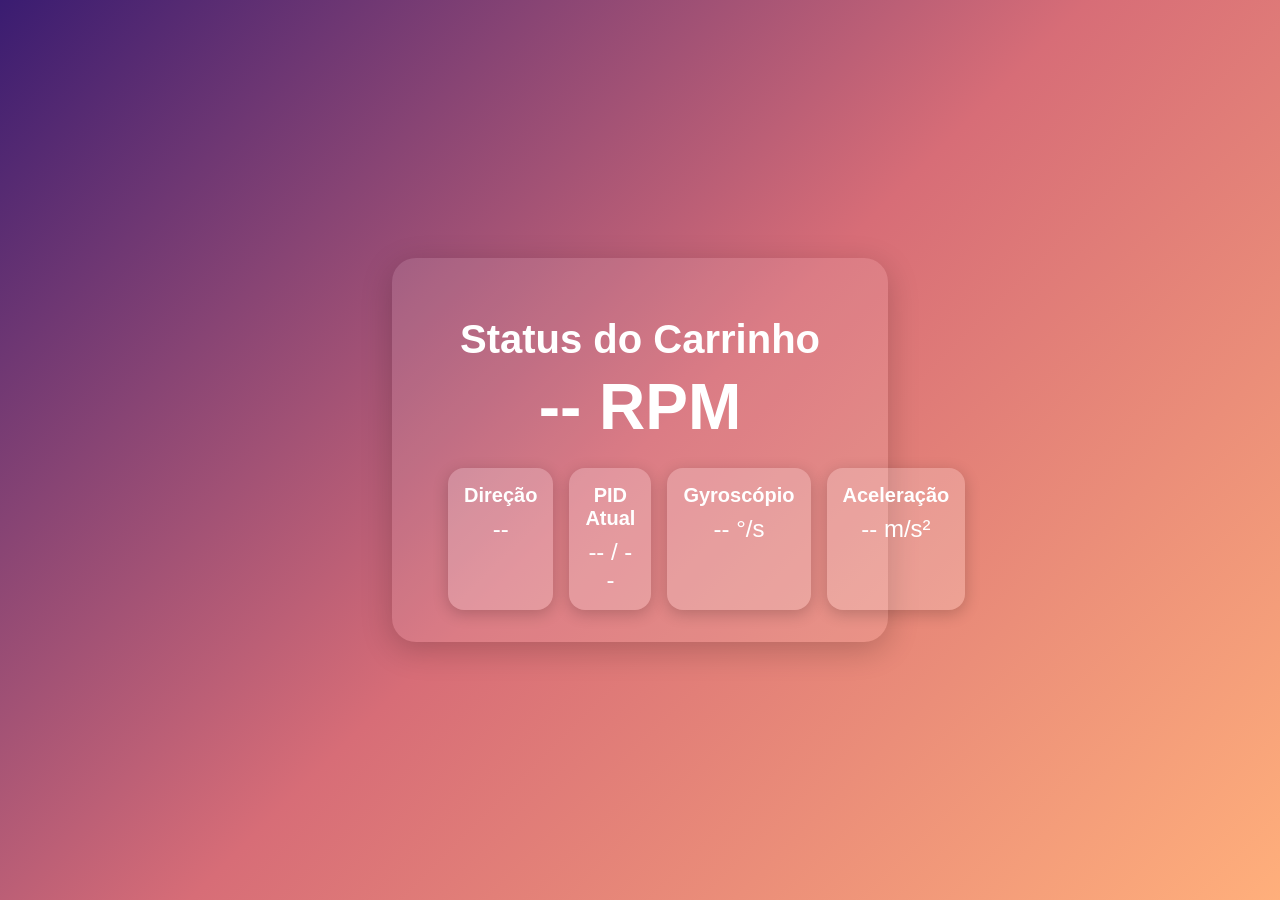
==== PlatformIO/data/dashboard.html @ 7d070a60 "add: Platformio Version code" ====
<!DOCTYPE html>
<html lang="pt-BR">
<head>
	<meta charset="UTF-8">
	<meta name="viewport" content="width=device-width, initial-scale=1.0">
	<title>Painel do Carrinho</title>
	<style>
		body {
			display: flex;
			flex-direction: column;
			justify-content: center;
			align-items: center;
			height: 100vh;
			margin: 0;
			font-family: 'Segoe UI', Tahoma, Geneva, Verdana, sans-serif;
			background: linear-gradient(135deg, #3a1c71, #d76d77, #ffaf7b);
			color: #fff;
		}
		.container {
			background: rgba(255, 255, 255, 0.1);
			padding: 2rem 3rem;
			border-radius: 1.5rem;
			box-shadow: 0 8px 32px rgba(0, 0, 0, 0.2);
			text-align: center;
			max-width: 400px;
			width: 90%;
		}
		h1 {
			font-size: 2.5rem;
			margin-bottom: 0.5rem;
		}
		.speed {
			font-size: 4rem;
			font-weight: bold;
			margin: 0.5rem 0;
		}
		.info {
			display: flex;
			justify-content: space-between;
			margin-top: 1.5rem;
		}
		.card {
			background: rgba(255, 255, 255, 0.2);
			display: inline-block;
			padding: 1rem;
			border-radius: 1rem;
			flex: 1;
			margin: 0 0.5rem;
			box-shadow: 0 4px 16px rgba(0, 0, 0, 0.2);
			text-align: center;
			transition: transform 0.2s;
		}
		.card h2 {
			margin: 0;
			font-size: 1.25rem;
		}
		.card p {
			margin: 0.5rem 0 0;
			font-size: 1.5rem;
		}
	</style>
</head>
<body>
	<div class="container">
		<h1>Status do Carrinho</h1>
		<div class="speed" id="speed">-- RPM</div>
		<div class="info">
			<div class="card">
				<h2>Direção</h2>
				<p id="direction">--</p>
			</div>
			<div class="card">
				<h2>PID Atual</h2>
				<p id="counters">-- / --</p>
			</div>
			<div class="card">
				<h2>Gyroscópio</h2>
				<p id="gyroscope">-- °/s</p>
			</div>
			<div class="card">
				<h2>Aceleração</h2>
				<p id="acceleration">-- m/s²</p>
			</div>
		</div>
	</div>

	<script>
		async function fetchData() {
			try {
				const res = await fetch('/data');
				if (!res.ok) {
					throw new Error('Erro ao buscar dados: ' + data.message);
				}
				console.log('Dados recebidos:', res.status, res);
				const data = await res.json();
				if (!data || !data.motorD) {
					throw new Error('Dados inválidos recebidos');
				}

				document.getElementById('speed').innerText = data.motorD.rpm + '| ' + data.motorE.rpm + ' RPM';

				if (data.isMoving) {
					document.getElementById('direction').innerText = data.movement;
				} else {
					document.getElementById('direction').innerText = 'Parado';
				}
				document.getElementById('counters').innerText = data.motorD.pidOutput + ' | ' + data.motorE.pidOutput;

				let mpu = data.MPU6050;
				document.getElementById('gyroscope').innerText = mpu.gyroX + ' | ' + mpu.gyroY + ' | ' + mpu.gyroZ + ' °/s';
				document.getElementById('acceleration').innerText = mpu.accX + ' | ' + mpu.accY + ' | ' + mpu.accZ + ' m/s²';
			} catch (err) {
				console.error('Erro ao buscar dados:', err);
			}
		}

		// Atualiza a cada 5 segundos
		fetchData();
		setInterval(fetchData, 5000);
	</script>
</body>
</html>
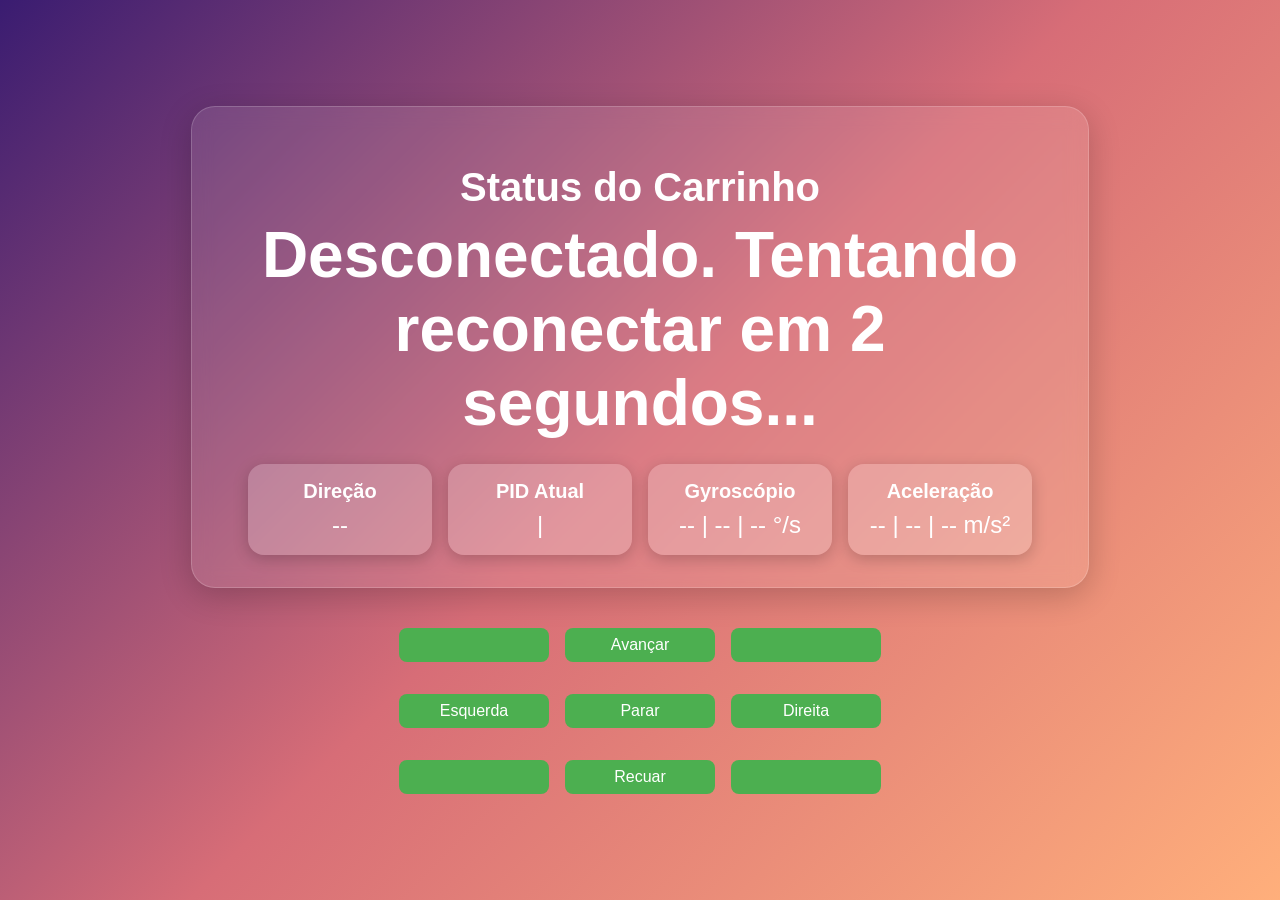
==== commit 2a0e43d6: "feat: Styling HTML pages" ====
--- a/PlatformIO/data/dashboard.html
+++ b/PlatformIO/data/dashboard.html
@@ -22,8 +22,12 @@
 			border-radius: 1.5rem;
 			box-shadow: 0 8px 32px rgba(0, 0, 0, 0.2);
 			text-align: center;
-			max-width: 400px;
+			max-width: 800px;
 			width: 90%;
+			backdrop-filter: blur(10px);
+			-webkit-backdrop-filter: blur(10px);
+			border: 1px solid rgba(255, 255, 255, 0.18);
+			transition: transform 0.3s ease;
 		}
 		h1 {
 			font-size: 2.5rem;
@@ -58,12 +62,39 @@
 			margin: 0.5rem 0 0;
 			font-size: 1.5rem;
 		}
+		div.button, button {
+			background-color: #4CAF50;
+			color: white;
+			border: none;
+			border-radius: 0.5rem;
+			padding: 0.5rem 1rem;
+			cursor: pointer;
+			font-size: 1rem;
+			margin-top: 1rem;
+			transition: background-color 0.3s, transform 0.2s;
+		}
+		button:hover {
+			background-color: #45a049;
+			transform: scale(1.05);
+		}
+		div.button .disabled {
+			background-color: rgba(0, 0, 0, 0);
+			cursor: not-allowed;
+		}
+		div.buttons {
+			display: grid;
+			/* Use grid layout for buttons 3x3 */
+			grid-template-rows: repeat(3, minmax(50px, 1fr));
+			grid-template-columns: repeat(3, minmax(150px, 1fr));
+			gap: 1rem;
+			margin-top: 1.5rem;
+		}
 	</style>
 </head>
 <body>
 	<div class="container">
 		<h1>Status do Carrinho</h1>
-		<div class="speed" id="speed">-- RPM</div>
+		<div class="speed" id="speed"><span id="motorD">--</span> | <span id="motorE">--</span> RPM</div>
 		<div class="info">
 			<div class="card">
 				<h2>Direção</h2>
@@ -71,53 +102,148 @@
 			</div>
 			<div class="card">
 				<h2>PID Atual</h2>
-				<p id="counters">-- / --</p>
+				<p id="counters"><span id="counterD"></span> | <span id="counterE"></span></p>
 			</div>
 			<div class="card">
 				<h2>Gyroscópio</h2>
-				<p id="gyroscope">-- °/s</p>
+				<p id="gyroscope">-- | -- | -- °/s</p>
 			</div>
 			<div class="card">
 				<h2>Aceleração</h2>
-				<p id="acceleration">-- m/s²</p>
+				<p id="acceleration">-- | -- | -- m/s²</p>
 			</div>
 		</div>
 	</div>
+	<div class="buttons">
+		<div class="button disabled"></div>
+		<button onclick="sendMessage('move-forward')">Avançar</button>
+		<div class="button disabled"></div>
+		<button onclick="sendMessage('move-left')">Esquerda</button>
+		<button onclick="sendMessage('move-stop')">Parar</button>
+		<button onclick="sendMessage('move-right')">Direita</button>
+		<div class="button disabled"></div>
+		<button onclick="sendMessage('move-backward')">Recuar</button>
+		<div class="button disabled"></div>
+	</div>
 
 	<script>
-		async function fetchData() {
-			try {
-				const res = await fetch('/data');
-				if (!res.ok) {
-					throw new Error('Erro ao buscar dados: ' + data.message);
-				}
-				console.log('Dados recebidos:', res.status, res);
-				const data = await res.json();
-				if (!data || !data.motorD) {
-					throw new Error('Dados inválidos recebidos');
-				}
-
-				document.getElementById('speed').innerText = data.motorD.rpm + '| ' + data.motorE.rpm + ' RPM';
-
-				if (data.isMoving) {
-					document.getElementById('direction').innerText = data.movement;
+		if (!window.WebSocket) {
+			alert('Seu navegador não suporta WebSockets. Por favor, use um navegador moderno como Chrome, Firefox ou Edge.');
+			async function fetchData() {
+				try {
+					const res = await fetch('/data');
+					if (!res.ok) {
+						throw new Error('Erro ao buscar dados: ' + data.message);
+					}
+					console.log('Dados recebidos:', res.status, res);
+					const data = await res.json();
+					if (!data || !data.motorD) {
+						throw new Error('Dados inválidos recebidos');
+					}
+
+					document.getElementById('motorD').innerText = data.motorD.rpm;
+					document.getElementById('motorE').innerText = data.motorE.rpm;
+
+					if (data.isMoving) {
+						document.getElementById('direction').innerText = data.movement;
+					} else {
+						document.getElementById('direction').innerText = 'Parado';
+					}
+					document.getElementById('counters').innerText = data.motorD.pidOutput + ' | ' + data.motorE.pidOutput;
+
+					let mpu = data.MPU6050;
+					document.getElementById('gyroscope').innerText = mpu.gyroX + ' | ' + mpu.gyroY + ' | ' + mpu.gyroZ + ' °/s';
+					document.getElementById('acceleration').innerText = mpu.accX + ' | ' + mpu.accY + ' | ' + mpu.accZ + ' m/s²';
+				} catch (err) {
+					console.error('Erro ao buscar dados:', err);
+				}
+			}
+
+			document.getElementsByClassName('buttons')[0].style.display = 'none'; // Esconde os botões se WebSocket não estiver disponível
+			document.getElementById('speed').innerText = 'WebSocket não suportado. Atualizando via HTTP...';
+			// Atualiza a cada 5 segundos
+			fetchData();
+			setInterval(fetchData, 5000);
+		} else {
+			const gateway = `ws://${window.location.hostname}/car`;
+			let websocket;
+			let attempts = 0;
+
+			function initWebSocket() {
+				console.log('Tentando abrir uma conexão WebSocket...');
+				websocket = new WebSocket(gateway);
+				websocket.onopen = onOpen;
+				websocket.onclose = onClose;
+				websocket.onmessage = onMessage;
+				websocket.onerror = function(event) {
+					console.error('Erro na conexão WebSocket:', event);
+					document.getElementById('speed').innerText = 'Erro na conexão. Tentando reconectar...';
+				};
+				attempts++;
+				if (attempts > 5) {
+					document.getElementById('speed').innerText = 'Muitas tentativas de conexão. Verifique o ESP32.';
+					return;
+				}
+			}
+
+			function onOpen(event) {
+				console.log('Conexão aberta.');
+				document.getElementById('speed').innerText = 'Conectado ao ESP32!';
+				// setTimeout(function () {
+				// 	websocket.send("status");
+				// }, 1000);
+			}
+
+			function onClose(event) {
+				console.log('Conexão fechada.');
+				document.getElementById('speed').innerText = 'Desconectado. Tentando reconectar em 2 segundos...';
+				websocket = null;
+				if (attempts <= 5) {
+					console.log('Tentando reconectar...');
 				} else {
-					document.getElementById('direction').innerText = 'Parado';
-				}
-				document.getElementById('counters').innerText = data.motorD.pidOutput + ' | ' + data.motorE.pidOutput;
-
-				let mpu = data.MPU6050;
-				document.getElementById('gyroscope').innerText = mpu.gyroX + ' | ' + mpu.gyroY + ' | ' + mpu.gyroZ + ' °/s';
-				document.getElementById('acceleration').innerText = mpu.accX + ' | ' + mpu.accY + ' | ' + mpu.accZ + ' m/s²';
-			} catch (err) {
-				console.error('Erro ao buscar dados:', err);
-			}
-		}
-
-		// Atualiza a cada 5 segundos
-		fetchData();
-		setInterval(fetchData, 5000);
+					console.error('Muitas tentativas de conexão. Verifique o ESP32.');
+					document.getElementById('speed').innerText = 'Muitas tentativas de conexão. Verifique o ESP32.';
+					return;
+				}
+				setTimeout(initWebSocket, 2000);
+			}
+
+			function onMessage(event) {
+				console.log('Mensagem recebida:', event.data);
+				const data = JSON.parse(event.data);
+
+				if (data.ready) {
+					document.getElementById('speed').innerText = 'Conectado ao ESP32!';
+					setTimeout(() => {
+						sendMessage("status");
+					}, 1000);
+				}
+				if (data.status) {
+					document.getElementById('direction').innerText = data.status === 'stopped' ? 'Parado' : (data.direction || 'Desconhecido');
+				}
+				if (data.motorD) {
+					document.getElementById('motorD').innerText = data.motorD.rpm || '--';
+					document.getElementById('counterD').innerText = data.motorD.pidOutput || '--';
+				}
+				if (data.motorE) {
+					document.getElementById('motorE').innerText = data.motorE.rpm || '--';
+					document.getElementById('counterE').innerText = data.motorE.pidOutput || '--';
+				}
+				if (data.gyro) {
+					document.getElementById('gyroscope').innerText = `${data.gyro.x || '--'} | ${data.gyro.y || '--'} | ${data.gyro.z || '--'} °/s`;
+				}
+			}
+
+			function sendMessage(command) {
+				if (websocket && websocket.readyState === WebSocket.OPEN) {
+					websocket.send(command);
+				} else {
+					console.error('WebSocket não está aberto. Comando não enviado:', command);
+				}
+			}
+
+			window.addEventListener('load', initWebSocket);
+		}
 	</script>
 </body>
-</html>
-
+</html>
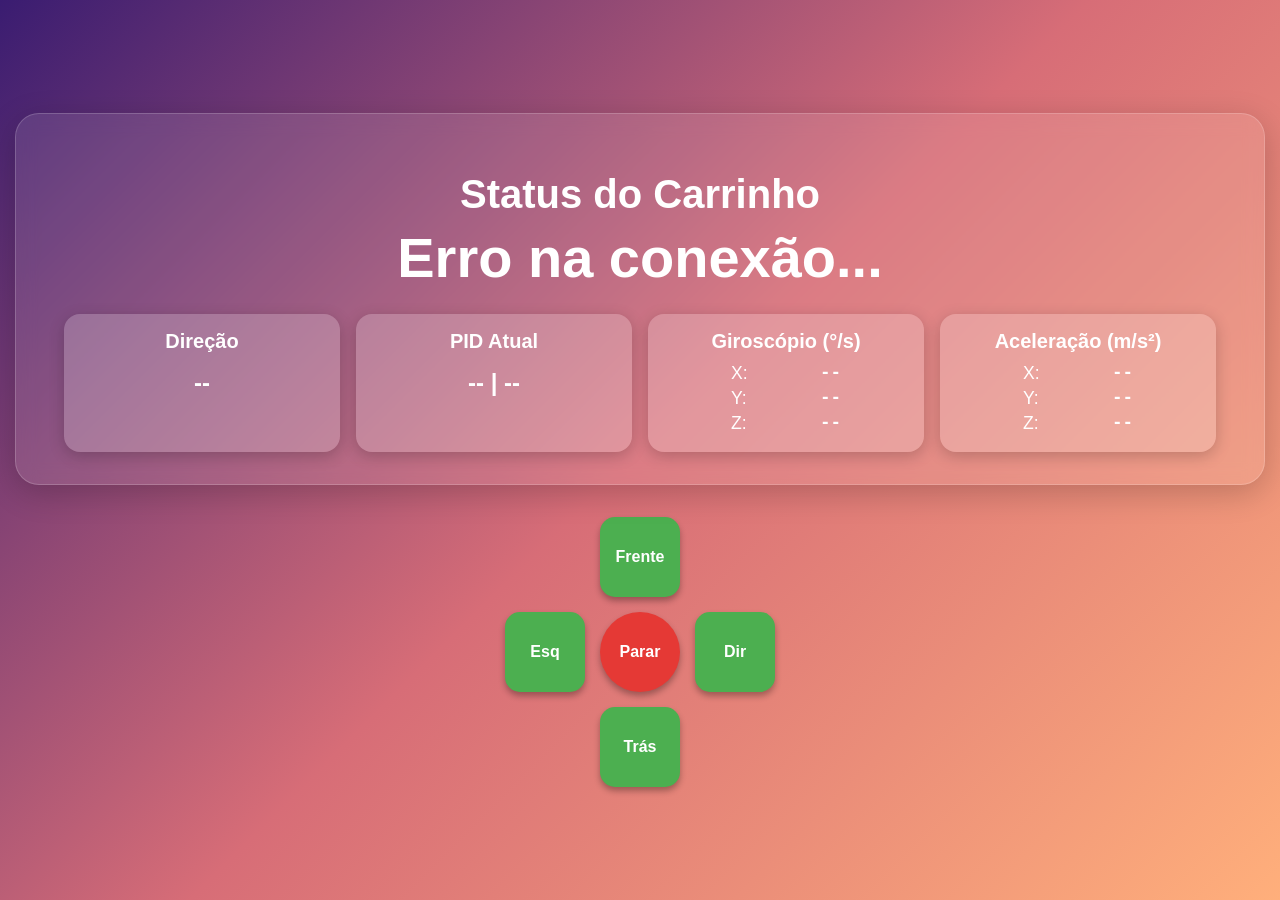
==== commit afdc0cbe: "Revamp dashboard UI, sensors and controls Redesign dashboard layout and controls: adjust container s" ====
--- a/PlatformIO/data/dashboard.html
+++ b/PlatformIO/data/dashboard.html
@@ -22,7 +22,8 @@
 			border-radius: 1.5rem;
 			box-shadow: 0 8px 32px rgba(0, 0, 0, 0.2);
 			text-align: center;
-			max-width: 800px;
+			min-width: 700px;
+			/* max-width: 850px; */
 			width: 90%;
 			backdrop-filter: blur(10px);
 			-webkit-backdrop-filter: blur(10px);
@@ -34,22 +35,23 @@
 			margin-bottom: 0.5rem;
 		}
 		.speed {
-			font-size: 4rem;
+			font-size: 3.5rem;
 			font-weight: bold;
 			margin: 0.5rem 0;
 		}
 		.info {
 			display: flex;
-			justify-content: space-between;
+			flex-wrap: wrap;
+			justify-content: center;
+			gap: 1rem;
 			margin-top: 1.5rem;
 		}
 		.card {
 			background: rgba(255, 255, 255, 0.2);
-			display: inline-block;
 			padding: 1rem;
 			border-radius: 1rem;
 			flex: 1;
-			margin: 0 0.5rem;
+			min-width: 150px;
 			box-shadow: 0 4px 16px rgba(0, 0, 0, 0.2);
 			text-align: center;
 			transition: transform 0.2s;
@@ -57,73 +59,124 @@
 		.card h2 {
 			margin: 0;
 			font-size: 1.25rem;
-		}
-		.card p {
-			margin: 0.5rem 0 0;
-			font-size: 1.5rem;
-		}
-		div.button, button {
+			margin-bottom: 0.5rem;
+		}
+		
+		/* --- ESTILO DOS SENSORES FIXOS --- */
+		.sensor-data {
+			display: flex;
+			flex-direction: column;
+			align-items: center;
+			font-size: 1.1rem;
+		}
+		.axis {
+			display: flex;
+			justify-content: space-between;
+			width: 110px; /* Largura fixa para manter no lugar */
+			margin: 2px 0;
+		}
+		.val {
+			font-family: 'Courier New', Courier, monospace; /* Fonte monoespaçada */
+			text-align: right;
+			width: 70px; /* Largura fixa para os números */
+			display: inline-block;
+			font-weight: bold;
+		}
+
+		/* --- ESTILO DO JOYSTICK (D-PAD) --- */
+		.controls-wrapper {
+			margin-top: 2rem;
+		}
+		div.buttons {
+			display: grid;
+			grid-template-areas:
+				". up ."
+				"left stop right"
+				". down .";
+			gap: 15px;
+			justify-content: center;
+		}
+		div.buttons button {
 			background-color: #4CAF50;
 			color: white;
 			border: none;
-			border-radius: 0.5rem;
-			padding: 0.5rem 1rem;
+			border-radius: 15px;
+			width: 80px;
+			height: 80px;
 			cursor: pointer;
 			font-size: 1rem;
-			margin-top: 1rem;
-			transition: background-color 0.3s, transform 0.2s;
-		}
-		button:hover {
+			font-weight: bold;
+			box-shadow: 0 4px 6px rgba(0,0,0,0.3);
+			transition: background-color 0.3s, transform 0.1s;
+			display: flex;
+			align-items: center;
+			justify-content: center;
+		}
+		div.buttons button:active {
+			transform: scale(0.95); /* Efeito de apertar o botão */
+		}
+		.btn-up { grid-area: up; }
+		.btn-down { grid-area: down; }
+		.btn-left { grid-area: left; }
+		.btn-right { grid-area: right; }
+		.btn-stop { 
+			grid-area: stop; 
+			background-color: #E53935 !important; /* Vermelho para o Stop */
+			border-radius: 50% !important; /* Botão de stop redondo */
+		}
+		.btn-stop:hover { background-color: #D32F2F !important; }
+		.btn-up:hover, .btn-down:hover, .btn-left:hover, .btn-right:hover {
 			background-color: #45a049;
-			transform: scale(1.05);
-		}
-		div.button .disabled {
-			background-color: rgba(0, 0, 0, 0);
-			cursor: not-allowed;
-		}
-		div.buttons {
-			display: grid;
-			/* Use grid layout for buttons 3x3 */
-			grid-template-rows: repeat(3, minmax(50px, 1fr));
-			grid-template-columns: repeat(3, minmax(150px, 1fr));
-			gap: 1rem;
-			margin-top: 1.5rem;
 		}
 	</style>
+
+	<script src="https://code.jquery.com/jquery-3.6.0.min.js"></script>
 </head>
 <body>
 	<div class="container">
 		<h1>Status do Carrinho</h1>
 		<div class="speed" id="speed"><span id="motorD">--</span> | <span id="motorE">--</span> RPM</div>
+		
 		<div class="info">
 			<div class="card">
 				<h2>Direção</h2>
-				<p id="direction">--</p>
+				<p id="direction" style="font-size: 1.5rem; font-weight:bold; margin-top:1rem;">--</p>
 			</div>
 			<div class="card">
 				<h2>PID Atual</h2>
-				<p id="counters"><span id="counterD"></span> | <span id="counterE"></span></p>
+				<p id="counters" style="font-size: 1.5rem; font-weight:bold; margin-top:1rem;">
+					<span id="counterD">--</span> | <span id="counterE">--</span>
+				</p>
 			</div>
+			
 			<div class="card">
-				<h2>Gyroscópio</h2>
-				<p id="gyroscope">-- | -- | -- °/s</p>
+				<h2>Giroscópio (°/s)</h2>
+				<div class="sensor-data">
+					<div class="axis"><span>X:</span> <span id="gyro-x" class="val">--</span></div>
+					<div class="axis"><span>Y:</span> <span id="gyro-y" class="val">--</span></div>
+					<div class="axis"><span>Z:</span> <span id="gyro-z" class="val">--</span></div>
+				</div>
 			</div>
+			
 			<div class="card">
-				<h2>Aceleração</h2>
-				<p id="acceleration">-- | -- | -- m/s²</p>
+				<h2>Aceleração (m/s²)</h2>
+				<div class="sensor-data">
+					<div class="axis"><span>X:</span> <span id="accel-x" class="val">--</span></div>
+					<div class="axis"><span>Y:</span> <span id="accel-y" class="val">--</span></div>
+					<div class="axis"><span>Z:</span> <span id="accel-z" class="val">--</span></div>
+				</div>
 			</div>
 		</div>
 	</div>
-	<div class="buttons">
-		<div class="button disabled"></div>
-		<button onclick="sendMessage('move-forward')">Avançar</button>
-		<div class="button disabled"></div>
-		<button onclick="sendMessage('move-left')">Esquerda</button>
-		<button onclick="sendMessage('move-stop')">Parar</button>
-		<button onclick="sendMessage('move-right')">Direita</button>
-		<div class="button disabled"></div>
-		<button onclick="sendMessage('move-backward')">Recuar</button>
-		<div class="button disabled"></div>
+
+	<div class="controls-wrapper">
+		<div class="buttons">
+			<button class="btn-up" onclick="sendMessage('forward')">Frente</button>
+			<button class="btn-left" onclick="sendMessage('left')">Esq</button>
+			<button class="btn-stop" onclick="sendMessage('stop')">Parar</button>
+			<button class="btn-right" onclick="sendMessage('right')">Dir</button>
+			<button class="btn-down" onclick="sendMessage('backward')">Trás</button>
+		</div>
 	</div>
 
 	<script>
@@ -135,33 +188,39 @@
 					if (!res.ok) {
 						throw new Error('Erro ao buscar dados: ' + data.message);
 					}
-					console.log('Dados recebidos:', res.status, res);
 					const data = await res.json();
 					if (!data || !data.motorD) {
 						throw new Error('Dados inválidos recebidos');
 					}
 
-					document.getElementById('motorD').innerText = data.motorD.rpm;
-					document.getElementById('motorE').innerText = data.motorE.rpm;
+					document.getElementById('motorD').innerHTML = data.motorD.rpm;
+					document.getElementById('motorE').innerHTML = data.motorE.rpm;
 
 					if (data.isMoving) {
-						document.getElementById('direction').innerText = data.movement;
+						document.getElementById('direction').innerHTML = data.movement;
 					} else {
-						document.getElementById('direction').innerText = 'Parado';
+						document.getElementById('direction').innerHTML = 'Parado';
 					}
-					document.getElementById('counters').innerText = data.motorD.pidOutput + ' | ' + data.motorE.pidOutput;
+					document.getElementById('counterD').innerHTML = data.motorD.pidOutput;
+					document.getElementById('counterE').innerHTML = data.motorE.pidOutput;
 
 					let mpu = data.MPU6050;
-					document.getElementById('gyroscope').innerText = mpu.gyroX + ' | ' + mpu.gyroY + ' | ' + mpu.gyroZ + ' °/s';
-					document.getElementById('acceleration').innerText = mpu.accX + ' | ' + mpu.accY + ' | ' + mpu.accZ + ' m/s²';
+					if(mpu) {
+						document.getElementById('gyro-x').innerHTML = parseFloat(mpu.gyroX).toFixed(1);
+						document.getElementById('gyro-y').innerHTML = parseFloat(mpu.gyroY).toFixed(1);
+						document.getElementById('gyro-z').innerHTML = parseFloat(mpu.gyroZ).toFixed(1);
+
+						document.getElementById('accel-x').innerHTML = parseFloat(mpu.accX).toFixed(2);
+						document.getElementById('accel-y').innerHTML = parseFloat(mpu.accY).toFixed(2);
+						document.getElementById('accel-z').innerHTML = parseFloat(mpu.accZ).toFixed(2);
+					}
 				} catch (err) {
 					console.error('Erro ao buscar dados:', err);
 				}
 			}
 
-			document.getElementsByClassName('buttons')[0].style.display = 'none'; // Esconde os botões se WebSocket não estiver disponível
-			document.getElementById('speed').innerText = 'WebSocket não suportado. Atualizando via HTTP...';
-			// Atualiza a cada 5 segundos
+			document.querySelector('.controls-wrapper').style.display = 'none'; // Esconde os botões se WebSocket não estiver disponível
+			document.getElementById('speed').innerHTML = 'WebSocket não suportado. Atualizando via HTTP...';
 			fetchData();
 			setInterval(fetchData, 5000);
 		} else {
@@ -177,60 +236,57 @@
 				websocket.onmessage = onMessage;
 				websocket.onerror = function(event) {
 					console.error('Erro na conexão WebSocket:', event);
-					document.getElementById('speed').innerText = 'Erro na conexão. Tentando reconectar...';
+					document.getElementById('speed').innerHTML = 'Erro na conexão...';
 				};
 				attempts++;
-				if (attempts > 5) {
-					document.getElementById('speed').innerText = 'Muitas tentativas de conexão. Verifique o ESP32.';
-					return;
-				}
 			}
 
 			function onOpen(event) {
 				console.log('Conexão aberta.');
-				document.getElementById('speed').innerText = 'Conectado ao ESP32!';
-				// setTimeout(function () {
-				// 	websocket.send("status");
-				// }, 1000);
+				document.getElementById('speed').innerHTML = 'Conectado!';
 			}
 
 			function onClose(event) {
 				console.log('Conexão fechada.');
-				document.getElementById('speed').innerText = 'Desconectado. Tentando reconectar em 2 segundos...';
 				websocket = null;
 				if (attempts <= 5) {
-					console.log('Tentando reconectar...');
+					setTimeout(initWebSocket, 2000);
 				} else {
-					console.error('Muitas tentativas de conexão. Verifique o ESP32.');
-					document.getElementById('speed').innerText = 'Muitas tentativas de conexão. Verifique o ESP32.';
-					return;
-				}
-				setTimeout(initWebSocket, 2000);
+					document.getElementById('speed').innerHTML = 'Muitas tentativas. Verifique o ESP32.';
+				}
 			}
 
 			function onMessage(event) {
-				console.log('Mensagem recebida:', event.data);
 				const data = JSON.parse(event.data);
 
 				if (data.ready) {
-					document.getElementById('speed').innerText = 'Conectado ao ESP32!';
-					setTimeout(() => {
-						sendMessage("status");
-					}, 1000);
+					document.getElementById('speed').innerHTML = 'Conectado!';
+					setTimeout(() => { sendMessage("status"); }, 1000);
 				}
 				if (data.status) {
-					document.getElementById('direction').innerText = data.status === 'stopped' ? 'Parado' : (data.direction || 'Desconhecido');
+					$("#direction").html(data.status === 'stopped' ? 'Parado' : (data.direction || 'Desconhecido'));
 				}
 				if (data.motorD) {
-					document.getElementById('motorD').innerText = data.motorD.rpm || '--';
-					document.getElementById('counterD').innerText = data.motorD.pidOutput || '--';
+					$("#motorD").html(data.motorD.rpm || '--');
+					$("#counterD").html(data.motorD.pidOutput || '--');
 				}
 				if (data.motorE) {
-					document.getElementById('motorE').innerText = data.motorE.rpm || '--';
-					document.getElementById('counterE').innerText = data.motorE.pidOutput || '--';
-				}
+					$("#motorE").html(data.motorE.rpm || '--');
+					$("#counterE").html(data.motorE.pidOutput || '--');
+				}
+
+				// Atualizando Giroscópio fixo
 				if (data.gyro) {
-					document.getElementById('gyroscope').innerText = `${data.gyro.x || '--'} | ${data.gyro.y || '--'} | ${data.gyro.z || '--'} °/s`;
+					$("#gyro-x").html(data.gyro.x !== undefined ? parseFloat(data.gyro.x).toFixed(1) : '--');
+					$("#gyro-y").html(data.gyro.y !== undefined ? parseFloat(data.gyro.y).toFixed(1) : '--');
+					$("#gyro-z").html(data.gyro.z !== undefined ? parseFloat(data.gyro.z).toFixed(1) : '--');
+				}
+
+				// Atualizando Acelerômetro fixo
+				if (data.accel) {
+					$("#accel-x").html(data.accel.x !== undefined ? parseFloat(data.accel.x).toFixed(2) : '--');
+					$("#accel-y").html(data.accel.y !== undefined ? parseFloat(data.accel.y).toFixed(2) : '--');
+					$("#accel-z").html(data.accel.z !== undefined ? parseFloat(data.accel.z).toFixed(2) : '--');
 				}
 			}
 
@@ -238,7 +294,7 @@
 				if (websocket && websocket.readyState === WebSocket.OPEN) {
 					websocket.send(command);
 				} else {
-					console.error('WebSocket não está aberto. Comando não enviado:', command);
+					console.error('WebSocket fechado. Comando ignorado:', command);
 				}
 			}
 
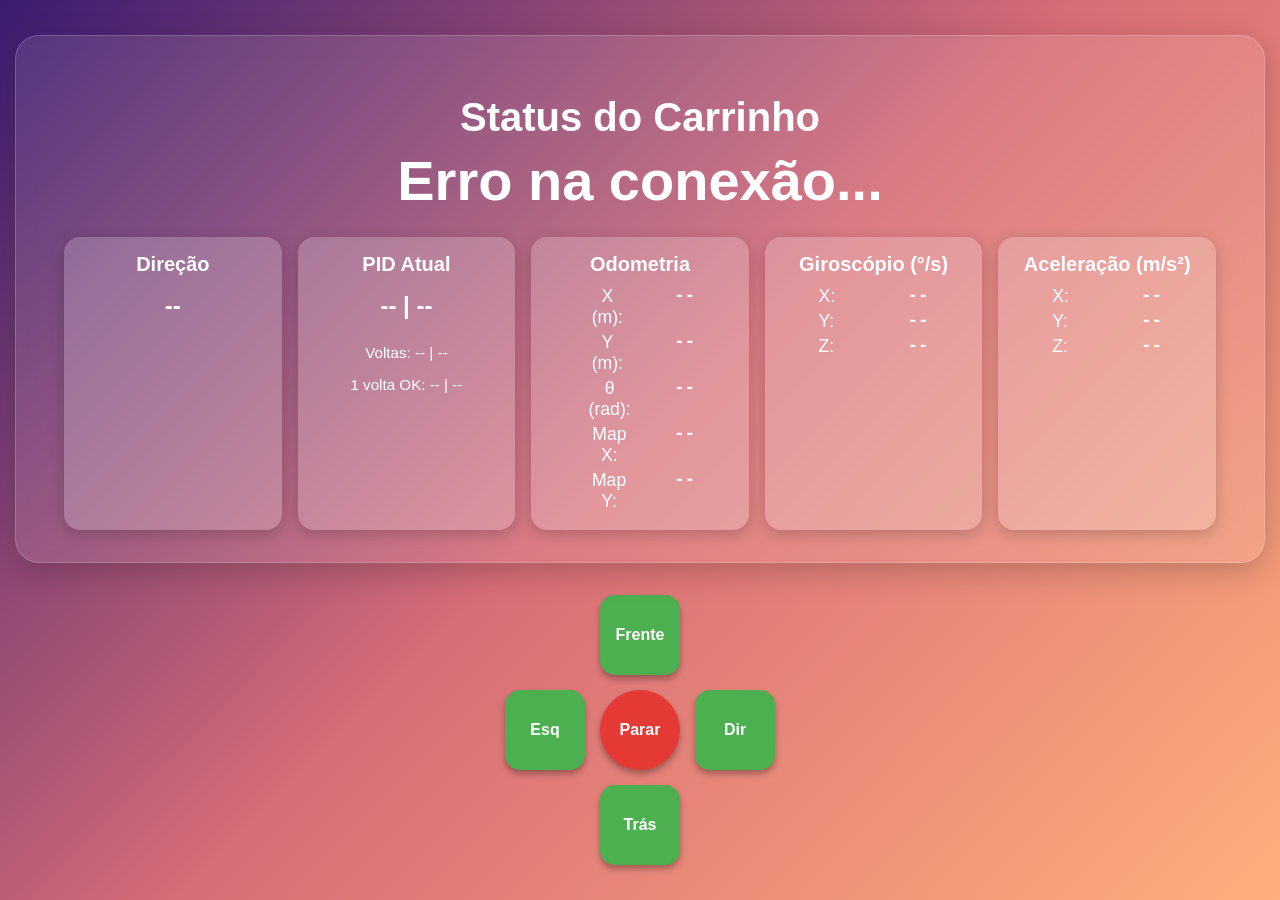
==== commit 8cc511d4: "Add odometry telemetry, UI and refactors Add odometry support and richer telemetry, UI elements and " ====
--- a/PlatformIO/data/dashboard.html
+++ b/PlatformIO/data/dashboard.html
@@ -147,6 +147,23 @@
 				<p id="counters" style="font-size: 1.5rem; font-weight:bold; margin-top:1rem;">
 					<span id="counterD">--</span> | <span id="counterE">--</span>
 				</p>
+				<p style="margin-top:0.3rem; font-size:0.95rem;">
+					Voltas: <span id="turnD">--</span> | <span id="turnE">--</span>
+				</p>
+				<p style="margin-top:0.3rem; font-size:0.95rem;">
+					1 volta OK: <span id="fullTurnD">--</span> | <span id="fullTurnE">--</span>
+				</p>
+			</div>
+
+			<div class="card">
+				<h2>Odometria</h2>
+				<div class="sensor-data">
+					<div class="axis"><span>X (m):</span> <span id="odom-x" class="val">--</span></div>
+					<div class="axis"><span>Y (m):</span> <span id="odom-y" class="val">--</span></div>
+					<div class="axis"><span>θ (rad):</span> <span id="odom-theta" class="val">--</span></div>
+					<div class="axis"><span>Map X:</span> <span id="map-x" class="val">--</span></div>
+					<div class="axis"><span>Map Y:</span> <span id="map-y" class="val">--</span></div>
+				</div>
 			</div>
 			
 			<div class="card">
@@ -269,10 +286,22 @@
 				if (data.motorD) {
 					$("#motorD").html(data.motorD.rpm || '--');
 					$("#counterD").html(data.motorD.pidOutput || '--');
+					$("#turnD").html(data.motorD.turns !== undefined ? Number(data.motorD.turns).toFixed(2) : '--');
+					$("#fullTurnD").html(data.motorD.fullTurn ? 'Sim' : 'Nao');
 				}
 				if (data.motorE) {
 					$("#motorE").html(data.motorE.rpm || '--');
 					$("#counterE").html(data.motorE.pidOutput || '--');
+					$("#turnE").html(data.motorE.turns !== undefined ? Number(data.motorE.turns).toFixed(2) : '--');
+					$("#fullTurnE").html(data.motorE.fullTurn ? 'Sim' : 'Nao');
+				}
+
+				if (data.odometry) {
+					$("#odom-x").html(data.odometry.x !== undefined ? Number(data.odometry.x).toFixed(3) : '--');
+					$("#odom-y").html(data.odometry.y !== undefined ? Number(data.odometry.y).toFixed(3) : '--');
+					$("#odom-theta").html(data.odometry.theta !== undefined ? Number(data.odometry.theta).toFixed(3) : '--');
+					$("#map-x").html(data.odometry.mapX !== undefined ? data.odometry.mapX : '--');
+					$("#map-y").html(data.odometry.mapY !== undefined ? data.odometry.mapY : '--');
 				}
 
 				// Atualizando Giroscópio fixo
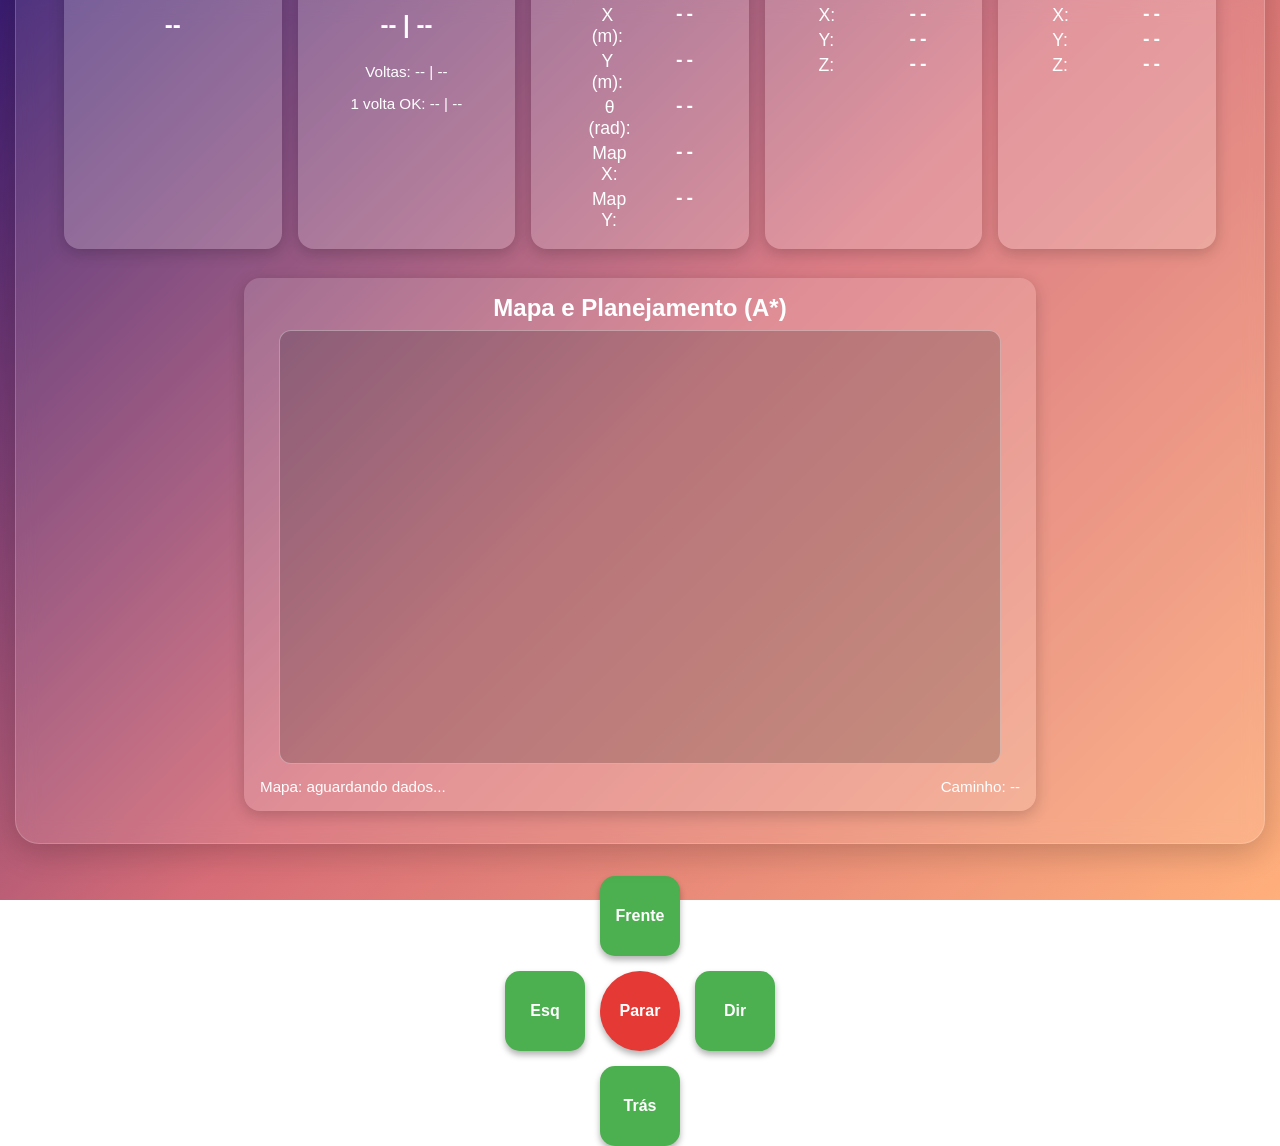
==== commit faca24c4: "Add interactive map panel and A* path UI Add a new map panel (canvas) and styles to dashboard.html a" ====
--- a/PlatformIO/data/dashboard.html
+++ b/PlatformIO/data/dashboard.html
@@ -13,7 +13,7 @@
 			height: 100vh;
 			margin: 0;
 			font-family: 'Segoe UI', Tahoma, Geneva, Verdana, sans-serif;
-			background: linear-gradient(135deg, #3a1c71, #d76d77, #ffaf7b);
+			background: linear-gradient(135deg, #3a1c71, #d76d77, #ffaf7b) fixed;
 			color: #fff;
 		}
 		.container {
@@ -128,6 +128,37 @@
 		.btn-up:hover, .btn-down:hover, .btn-left:hover, .btn-right:hover {
 			background-color: #45a049;
 		}
+
+		.map-wrapper {
+			margin-top: 1.8rem;
+			display: flex;
+			justify-content: center;
+		}
+		.map-panel {
+			background: rgba(255, 255, 255, 0.14);
+			padding: 1rem;
+			border-radius: 1rem;
+			width: 100%;
+			max-width: 760px;
+			box-shadow: 0 4px 16px rgba(0, 0, 0, 0.2);
+		}
+		#map-canvas {
+			width: 100%;
+			max-width: 720px;
+			height: auto;
+			border-radius: 0.75rem;
+			border: 1px solid rgba(255,255,255,0.35);
+			background: rgba(0, 0, 0, 0.18);
+			cursor: crosshair;
+		}
+		.map-meta {
+			margin-top: 0.6rem;
+			display: flex;
+			justify-content: space-between;
+			gap: 1rem;
+			font-size: 0.95rem;
+			flex-wrap: wrap;
+		}
 	</style>
 
 	<script src="https://code.jquery.com/jquery-3.6.0.min.js"></script>
@@ -184,6 +215,17 @@
 				</div>
 			</div>
 		</div>
+
+		<div class="map-wrapper">
+			<div class="map-panel">
+				<h2 style="margin:0 0 0.5rem 0;">Mapa e Planejamento (A*)</h2>
+				<canvas id="map-canvas" width="720" height="432"></canvas>
+				<div class="map-meta">
+					<span id="map-info">Mapa: aguardando dados...</span>
+					<span id="path-info">Caminho: --</span>
+				</div>
+			</div>
+		</div>
 	</div>
 
 	<div class="controls-wrapper">
@@ -244,6 +286,97 @@
 			const gateway = `ws://${window.location.hostname}/car`;
 			let websocket;
 			let attempts = 0;
+			let mapState = null;
+			let mapPollInterval = null;
+
+			const mapCanvas = document.getElementById('map-canvas');
+			const mapCtx = mapCanvas.getContext('2d');
+
+			function renderMap() {
+				if (!mapState || !mapState.rows || !Array.isArray(mapState.rows) || mapState.rows.length === 0) {
+					return;
+				}
+
+				const rows = mapState.rows;
+				const viewH = rows.length;
+				const viewW = rows[0].length;
+				if (!viewW || !viewH) {
+					return;
+				}
+
+				const cellW = mapCanvas.width / viewW;
+				const cellH = mapCanvas.height / viewH;
+
+				mapCtx.clearRect(0, 0, mapCanvas.width, mapCanvas.height);
+				for (let y = 0; y < viewH; y++) {
+					const row = rows[y];
+					for (let x = 0; x < viewW; x++) {
+						const occupied = row[x] === '1';
+						mapCtx.fillStyle = occupied ? '#3b1a1a' : '#0f5132';
+						mapCtx.fillRect(x * cellW, y * cellH, cellW, cellH);
+						mapCtx.strokeStyle = 'rgba(255,255,255,0.10)';
+						mapCtx.strokeRect(x * cellW, y * cellH, cellW, cellH);
+					}
+				}
+
+				if (Array.isArray(mapState.path)) {
+					mapCtx.fillStyle = '#ffd54f';
+					mapState.path.forEach((p) => {
+						const px = Number(p.x) - Number(mapState.viewStartX || 0);
+						const py = Number(p.y) - Number(mapState.viewStartY || 0);
+						if (px >= 0 && py >= 0 && px < viewW && py < viewH) {
+							mapCtx.fillRect(px * cellW + 1, py * cellH + 1, Math.max(1, cellW - 2), Math.max(1, cellH - 2));
+						}
+					});
+				}
+
+				if (mapState.target && mapState.target.x !== undefined && mapState.target.y !== undefined) {
+					const tx = Number(mapState.target.x) - Number(mapState.viewStartX || 0);
+					const ty = Number(mapState.target.y) - Number(mapState.viewStartY || 0);
+					if (tx >= 0 && ty >= 0 && tx < viewW && ty < viewH) {
+						mapCtx.fillStyle = '#ff5252';
+						mapCtx.fillRect(tx * cellW + 2, ty * cellH + 2, Math.max(1, cellW - 4), Math.max(1, cellH - 4));
+					}
+				}
+
+				if (mapState.robot && mapState.robot.x !== undefined && mapState.robot.y !== undefined) {
+					const rx = Number(mapState.robot.x) - Number(mapState.viewStartX || 0);
+					const ry = Number(mapState.robot.y) - Number(mapState.viewStartY || 0);
+					if (rx >= 0 && ry >= 0 && rx < viewW && ry < viewH) {
+						mapCtx.fillStyle = '#4fc3f7';
+						mapCtx.beginPath();
+						mapCtx.arc((rx + 0.5) * cellW, (ry + 0.5) * cellH, Math.max(3, Math.min(cellW, cellH) * 0.35), 0, Math.PI * 2);
+						mapCtx.fill();
+					}
+				}
+
+				document.getElementById('map-info').innerHTML = `Mapa ${mapState.width}x${mapState.height} | Janela [${mapState.viewStartX}, ${mapState.viewStartY}]`;
+				document.getElementById('path-info').innerHTML = `Caminho: ${Array.isArray(mapState.path) ? mapState.path.length : 0} células`;
+			}
+
+			mapCanvas.addEventListener('click', (event) => {
+				if (!mapState || !websocket || websocket.readyState !== WebSocket.OPEN) {
+					return;
+				}
+
+				const rect = mapCanvas.getBoundingClientRect();
+				const x = event.clientX - rect.left;
+				const y = event.clientY - rect.top;
+
+				const rows = mapState.rows || [];
+				if (rows.length === 0 || !rows[0] || rows[0].length === 0) {
+					return;
+				}
+
+				const viewH = rows.length;
+				const viewW = rows[0].length;
+				const cellX = Math.floor((x / rect.width) * viewW);
+				const cellY = Math.floor((y / rect.height) * viewH);
+
+				const targetX = Number(mapState.viewStartX || 0) + cellX;
+				const targetY = Number(mapState.viewStartY || 0) + cellY;
+				websocket.send(JSON.stringify({ action: 'path_to', x: targetX, y: targetY }));
+			});
 
 			function initWebSocket() {
 				console.log('Tentando abrir uma conexão WebSocket...');
@@ -261,11 +394,22 @@
 			function onOpen(event) {
 				console.log('Conexão aberta.');
 				document.getElementById('speed').innerHTML = 'Conectado!';
+				sendMessage('map');
+				if (mapPollInterval) {
+					clearInterval(mapPollInterval);
+				}
+				mapPollInterval = setInterval(() => {
+					sendMessage('map');
+				}, 1500);
 			}
 
 			function onClose(event) {
 				console.log('Conexão fechada.');
 				websocket = null;
+				if (mapPollInterval) {
+					clearInterval(mapPollInterval);
+					mapPollInterval = null;
+				}
 				if (attempts <= 5) {
 					setTimeout(initWebSocket, 2000);
 				} else {
@@ -276,9 +420,24 @@
 			function onMessage(event) {
 				const data = JSON.parse(event.data);
 
+				if (data.type === 'map' && data.map) {
+					mapState = data.map;
+					renderMap();
+					return;
+				}
+				if (data.type === 'path') {
+					if (data.ok) {
+						document.getElementById('path-info').innerHTML = `Caminho: ${Array.isArray(data.cells) ? data.cells.length : 0} células`;
+					} else {
+						document.getElementById('path-info').innerHTML = `Caminho: falha (${data.reason || 'erro'})`;
+					}
+					return;
+				}
+
 				if (data.ready) {
 					document.getElementById('speed').innerHTML = 'Conectado!';
 					setTimeout(() => { sendMessage("status"); }, 1000);
+					setTimeout(() => { sendMessage("map"); }, 400);
 				}
 				if (data.status) {
 					$("#direction").html(data.status === 'stopped' ? 'Parado' : (data.direction || 'Desconhecido'));
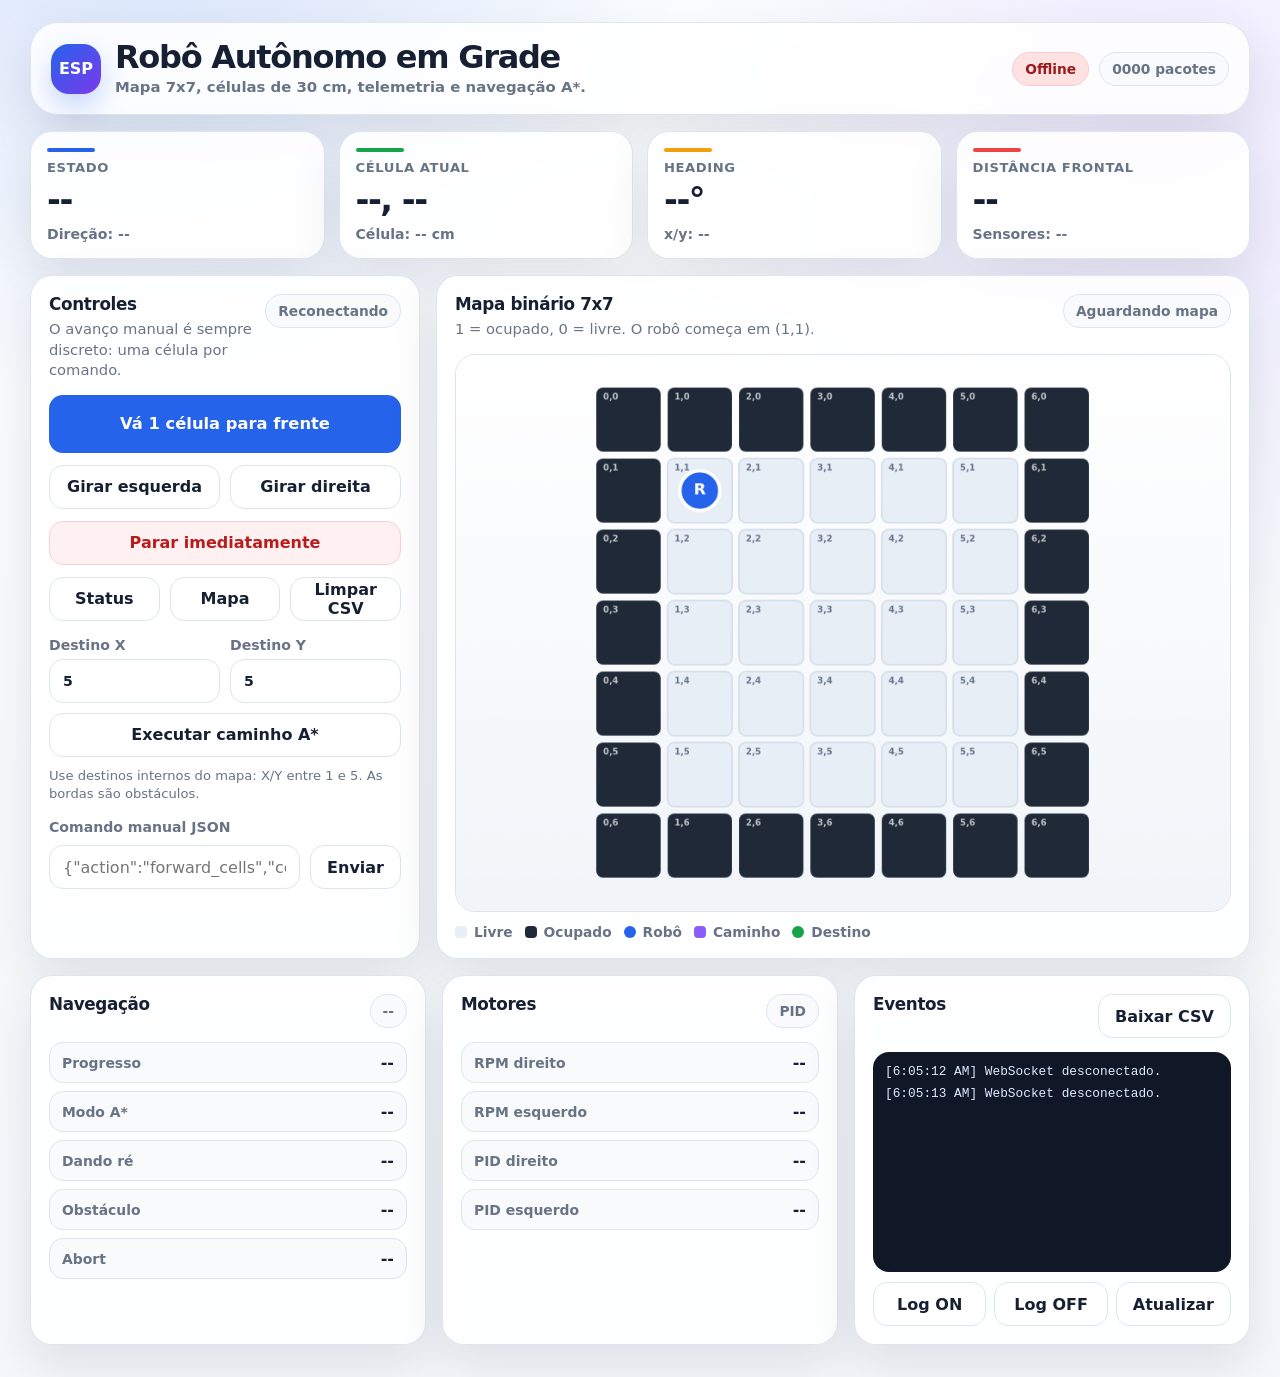
==== commit 284e9978: "Add PlatformIO project and TCC firmware Introduce a complete PlatformIO project for the ESP32 TCC ro" ====
--- a/PlatformIO/data/dashboard.html
+++ b/PlatformIO/data/dashboard.html
@@ -1,493 +1,490 @@
-<!DOCTYPE html>
+<!doctype html>
 <html lang="pt-BR">
 <head>
-	<meta charset="UTF-8">
-	<meta name="viewport" content="width=device-width, initial-scale=1.0">
-	<title>Painel do Carrinho</title>
-	<style>
-		body {
-			display: flex;
-			flex-direction: column;
-			justify-content: center;
-			align-items: center;
-			height: 100vh;
-			margin: 0;
-			font-family: 'Segoe UI', Tahoma, Geneva, Verdana, sans-serif;
-			background: linear-gradient(135deg, #3a1c71, #d76d77, #ffaf7b) fixed;
-			color: #fff;
-		}
-		.container {
-			background: rgba(255, 255, 255, 0.1);
-			padding: 2rem 3rem;
-			border-radius: 1.5rem;
-			box-shadow: 0 8px 32px rgba(0, 0, 0, 0.2);
-			text-align: center;
-			min-width: 700px;
-			/* max-width: 850px; */
-			width: 90%;
-			backdrop-filter: blur(10px);
-			-webkit-backdrop-filter: blur(10px);
-			border: 1px solid rgba(255, 255, 255, 0.18);
-			transition: transform 0.3s ease;
-		}
-		h1 {
-			font-size: 2.5rem;
-			margin-bottom: 0.5rem;
-		}
-		.speed {
-			font-size: 3.5rem;
-			font-weight: bold;
-			margin: 0.5rem 0;
-		}
-		.info {
-			display: flex;
-			flex-wrap: wrap;
-			justify-content: center;
-			gap: 1rem;
-			margin-top: 1.5rem;
-		}
-		.card {
-			background: rgba(255, 255, 255, 0.2);
-			padding: 1rem;
-			border-radius: 1rem;
-			flex: 1;
-			min-width: 150px;
-			box-shadow: 0 4px 16px rgba(0, 0, 0, 0.2);
-			text-align: center;
-			transition: transform 0.2s;
-		}
-		.card h2 {
-			margin: 0;
-			font-size: 1.25rem;
-			margin-bottom: 0.5rem;
-		}
-		
-		/* --- ESTILO DOS SENSORES FIXOS --- */
-		.sensor-data {
-			display: flex;
-			flex-direction: column;
-			align-items: center;
-			font-size: 1.1rem;
-		}
-		.axis {
-			display: flex;
-			justify-content: space-between;
-			width: 110px; /* Largura fixa para manter no lugar */
-			margin: 2px 0;
-		}
-		.val {
-			font-family: 'Courier New', Courier, monospace; /* Fonte monoespaçada */
-			text-align: right;
-			width: 70px; /* Largura fixa para os números */
-			display: inline-block;
-			font-weight: bold;
-		}
-
-		/* --- ESTILO DO JOYSTICK (D-PAD) --- */
-		.controls-wrapper {
-			margin-top: 2rem;
-		}
-		div.buttons {
-			display: grid;
-			grid-template-areas:
-				". up ."
-				"left stop right"
-				". down .";
-			gap: 15px;
-			justify-content: center;
-		}
-		div.buttons button {
-			background-color: #4CAF50;
-			color: white;
-			border: none;
-			border-radius: 15px;
-			width: 80px;
-			height: 80px;
-			cursor: pointer;
-			font-size: 1rem;
-			font-weight: bold;
-			box-shadow: 0 4px 6px rgba(0,0,0,0.3);
-			transition: background-color 0.3s, transform 0.1s;
-			display: flex;
-			align-items: center;
-			justify-content: center;
-		}
-		div.buttons button:active {
-			transform: scale(0.95); /* Efeito de apertar o botão */
-		}
-		.btn-up { grid-area: up; }
-		.btn-down { grid-area: down; }
-		.btn-left { grid-area: left; }
-		.btn-right { grid-area: right; }
-		.btn-stop { 
-			grid-area: stop; 
-			background-color: #E53935 !important; /* Vermelho para o Stop */
-			border-radius: 50% !important; /* Botão de stop redondo */
-		}
-		.btn-stop:hover { background-color: #D32F2F !important; }
-		.btn-up:hover, .btn-down:hover, .btn-left:hover, .btn-right:hover {
-			background-color: #45a049;
-		}
-
-		.map-wrapper {
-			margin-top: 1.8rem;
-			display: flex;
-			justify-content: center;
-		}
-		.map-panel {
-			background: rgba(255, 255, 255, 0.14);
-			padding: 1rem;
-			border-radius: 1rem;
-			width: 100%;
-			max-width: 760px;
-			box-shadow: 0 4px 16px rgba(0, 0, 0, 0.2);
-		}
-		#map-canvas {
-			width: 100%;
-			max-width: 720px;
-			height: auto;
-			border-radius: 0.75rem;
-			border: 1px solid rgba(255,255,255,0.35);
-			background: rgba(0, 0, 0, 0.18);
-			cursor: crosshair;
-		}
-		.map-meta {
-			margin-top: 0.6rem;
-			display: flex;
-			justify-content: space-between;
-			gap: 1rem;
-			font-size: 0.95rem;
-			flex-wrap: wrap;
-		}
-	</style>
-
-	<script src="https://code.jquery.com/jquery-3.6.0.min.js"></script>
+  <meta charset="utf-8">
+  <meta name="viewport" content="width=device-width, initial-scale=1">
+  <title>TCC | Robô Autônomo ESP32</title>
+  <style>
+    :root {
+      --bg: #f4f7fb;
+      --surface: #ffffff;
+      --surface-2: #f8fafc;
+      --text: #172033;
+      --muted: #697386;
+      --line: #dce4ef;
+      --primary: #2563eb;
+      --primary-2: #1d4ed8;
+      --danger: #ef4444;
+      --success: #16a34a;
+      --warning: #f59e0b;
+      --wall: #1f2937;
+      --free: #e8eef6;
+      --path: #8b5cf6;
+      --shadow: 0 20px 50px rgba(15, 23, 42, .10);
+      --radius: 22px;
+    }
+
+    * { box-sizing: border-box; }
+    html { scroll-behavior: smooth; }
+    body {
+      margin: 0;
+      min-height: 100vh;
+      color: var(--text);
+      font-family: ui-sans-serif, system-ui, -apple-system, BlinkMacSystemFont, "Segoe UI", sans-serif;
+      background:
+        radial-gradient(circle at 12% -10%, rgba(37, 99, 235, .18), transparent 34rem),
+        radial-gradient(circle at 90% 12%, rgba(139, 92, 246, .12), transparent 30rem),
+        linear-gradient(180deg, #fbfdff 0%, var(--bg) 100%);
+    }
+
+    button, input, a { font: inherit; }
+    button, .link-button {
+      border: 1px solid var(--line);
+      border-radius: 14px;
+      min-height: 44px;
+      padding: 0 16px;
+      background: var(--surface);
+      color: var(--text);
+      font-weight: 750;
+      cursor: pointer;
+      text-decoration: none;
+      display: inline-flex;
+      align-items: center;
+      justify-content: center;
+      gap: 8px;
+      transition: transform .14s ease, box-shadow .14s ease, border-color .14s ease, background .14s ease;
+      user-select: none;
+    }
+    button:hover, .link-button:hover { transform: translateY(-1px); box-shadow: 0 10px 24px rgba(15, 23, 42, .11); border-color: #c8d5e6; }
+    button:active { transform: translateY(0); box-shadow: none; }
+    input {
+      width: 100%;
+      min-height: 44px;
+      border: 1px solid var(--line);
+      background: #fff;
+      border-radius: 14px;
+      padding: 0 13px;
+      color: var(--text);
+      outline: none;
+    }
+    input:focus { border-color: var(--primary); box-shadow: 0 0 0 4px rgba(37, 99, 235, .12); }
+
+    .app {
+      width: min(1220px, calc(100% - 28px));
+      margin: 0 auto;
+      padding: 22px 0 32px;
+      display: grid;
+      gap: 16px;
+    }
+
+    .topbar {
+      display: flex;
+      align-items: center;
+      justify-content: space-between;
+      gap: 16px;
+      padding: 18px 20px;
+      background: rgba(255,255,255,.86);
+      border: 1px solid rgba(220, 228, 239, .9);
+      border-radius: 28px;
+      box-shadow: var(--shadow);
+      backdrop-filter: blur(14px);
+    }
+    .brand { display: flex; align-items: center; gap: 14px; min-width: 0; }
+    .logo {
+      width: 50px; height: 50px; border-radius: 18px;
+      background: linear-gradient(135deg, var(--primary), #7c3aed);
+      box-shadow: 0 12px 28px rgba(37, 99, 235, .26);
+      display: grid; place-items: center; color: #fff; font-weight: 900;
+    }
+    .brand h1 { margin: 0; font-size: clamp(1.25rem, 2.8vw, 2rem); letter-spacing: -.04em; line-height: 1; }
+    .brand p { margin: 5px 0 0; color: var(--muted); font-weight: 600; font-size: .93rem; }
+    .connection { display: flex; align-items: center; gap: 10px; flex-wrap: wrap; justify-content: flex-end; }
+    .pill {
+      border-radius: 999px;
+      padding: 8px 12px;
+      font-size: .86rem;
+      font-weight: 850;
+      border: 1px solid var(--line);
+      background: var(--surface-2);
+      color: var(--muted);
+      white-space: nowrap;
+    }
+    .pill.online { background: #dcfce7; color: #166534; border-color: #bbf7d0; }
+    .pill.offline { background: #fee2e2; color: #991b1b; border-color: #fecaca; }
+
+    .metrics { display: grid; grid-template-columns: repeat(4, minmax(0, 1fr)); gap: 14px; }
+    .card, .panel {
+      background: rgba(255,255,255,.9);
+      border: 1px solid rgba(220, 228, 239, .95);
+      border-radius: var(--radius);
+      box-shadow: var(--shadow);
+      backdrop-filter: blur(14px);
+    }
+    .card { padding: 16px; display: grid; gap: 8px; min-height: 116px; }
+    .card .label { color: var(--muted); font-size: .82rem; font-weight: 800; text-transform: uppercase; letter-spacing: .045em; }
+    .card .value { font-size: clamp(1.35rem, 3vw, 2.1rem); font-weight: 900; letter-spacing: -.045em; line-height: 1.04; overflow-wrap: anywhere; }
+    .card .hint { color: var(--muted); font-size: .88rem; font-weight: 650; }
+    .bar { height: 4px; width: 48px; border-radius: 999px; background: var(--primary); }
+    .bar.green { background: var(--success); } .bar.amber { background: var(--warning); } .bar.red { background: var(--danger); }
+
+    .main-grid { display: grid; grid-template-columns: 390px minmax(0, 1fr); gap: 16px; align-items: stretch; }
+    .panel { padding: 18px; min-width: 0; }
+    .panel-head { display: flex; align-items: flex-start; justify-content: space-between; gap: 12px; margin-bottom: 14px; }
+    .panel h2 { margin: 0; font-size: 1.05rem; letter-spacing: -.02em; }
+    .panel .desc { margin: 5px 0 0; color: var(--muted); font-size: .92rem; line-height: 1.4; }
+
+    .controls { display: grid; gap: 12px; }
+    .primary-action { min-height: 58px; background: var(--primary); color: #fff; border-color: transparent; font-size: 1.02rem; }
+    .primary-action:hover { background: var(--primary-2); }
+    .danger { background: #fff1f2; color: #b91c1c; border-color: #fecdd3; }
+    .button-grid { display: grid; grid-template-columns: 1fr 1fr; gap: 10px; }
+    .button-grid.three { grid-template-columns: repeat(3, 1fr); }
+    .path-form, .manual-form { display: grid; gap: 10px; padding-top: 4px; }
+    .form-row { display: grid; grid-template-columns: 1fr 1fr; gap: 10px; }
+    label { display: grid; gap: 6px; color: var(--muted); font-weight: 750; font-size: .88rem; }
+    .manual-inline { display: grid; grid-template-columns: 1fr auto; gap: 10px; }
+    .subtle { color: var(--muted); font-size: .82rem; line-height: 1.4; margin: 0; }
+
+    .map-wrap { position: relative; }
+    canvas {
+      width: 100%;
+      aspect-ratio: 1 / .72;
+      min-height: 430px;
+      display: block;
+      border-radius: 20px;
+      border: 1px solid var(--line);
+      background: #f8fafc;
+    }
+    .legend { display: flex; gap: 12px; flex-wrap: wrap; align-items: center; margin-top: 12px; color: var(--muted); font-weight: 750; font-size: .86rem; }
+    .legend span { display: inline-flex; align-items: center; gap: 7px; }
+    .dot { width: 12px; height: 12px; border-radius: 4px; display: inline-block; }
+    .dot.free { background: var(--free); } .dot.wall { background: var(--wall); } .dot.robot { background: var(--primary); border-radius: 999px; } .dot.path { background: var(--path); } .dot.target { background: var(--success); border-radius: 999px; }
+
+    .details { display: grid; grid-template-columns: repeat(3, minmax(0, 1fr)); gap: 16px; }
+    .data-list { display: grid; gap: 8px; }
+    .data-list div {
+      display: flex;
+      align-items: center;
+      justify-content: space-between;
+      gap: 12px;
+      padding: 10px 12px;
+      background: var(--surface-2);
+      border: 1px solid var(--line);
+      border-radius: 14px;
+    }
+    .data-list span { color: var(--muted); font-weight: 750; font-size: .87rem; }
+    .data-list strong { text-align: right; overflow-wrap: anywhere; }
+    .log {
+      height: 220px;
+      overflow: auto;
+      border-radius: 16px;
+      background: #101827;
+      color: #dbeafe;
+      padding: 12px;
+      font-family: ui-monospace, SFMono-Regular, Menlo, Consolas, monospace;
+      font-size: .8rem;
+    }
+    .log p { margin: 0 0 7px; }
+    .log-actions { display: grid; grid-template-columns: repeat(3, 1fr); gap: 8px; margin-top: 10px; }
+
+    @media (max-width: 980px) {
+      .topbar { align-items: flex-start; flex-direction: column; }
+      .connection { justify-content: flex-start; }
+      .metrics, .main-grid, .details { grid-template-columns: 1fr; }
+      canvas { min-height: 320px; }
+    }
+    @media (max-width: 560px) {
+      .app { width: min(100% - 18px, 1220px); padding-top: 10px; }
+      .topbar, .panel, .card { border-radius: 18px; }
+      .button-grid, .button-grid.three, .form-row, .manual-inline, .log-actions { grid-template-columns: 1fr; }
+      .logo { width: 44px; height: 44px; border-radius: 15px; }
+    }
+  </style>
 </head>
 <body>
-	<div class="container">
-		<h1>Status do Carrinho</h1>
-		<div class="speed" id="speed"><span id="motorD">--</span> | <span id="motorE">--</span> RPM</div>
-		
-		<div class="info">
-			<div class="card">
-				<h2>Direção</h2>
-				<p id="direction" style="font-size: 1.5rem; font-weight:bold; margin-top:1rem;">--</p>
-			</div>
-			<div class="card">
-				<h2>PID Atual</h2>
-				<p id="counters" style="font-size: 1.5rem; font-weight:bold; margin-top:1rem;">
-					<span id="counterD">--</span> | <span id="counterE">--</span>
-				</p>
-				<p style="margin-top:0.3rem; font-size:0.95rem;">
-					Voltas: <span id="turnD">--</span> | <span id="turnE">--</span>
-				</p>
-				<p style="margin-top:0.3rem; font-size:0.95rem;">
-					1 volta OK: <span id="fullTurnD">--</span> | <span id="fullTurnE">--</span>
-				</p>
-			</div>
-
-			<div class="card">
-				<h2>Odometria</h2>
-				<div class="sensor-data">
-					<div class="axis"><span>X (m):</span> <span id="odom-x" class="val">--</span></div>
-					<div class="axis"><span>Y (m):</span> <span id="odom-y" class="val">--</span></div>
-					<div class="axis"><span>θ (rad):</span> <span id="odom-theta" class="val">--</span></div>
-					<div class="axis"><span>Map X:</span> <span id="map-x" class="val">--</span></div>
-					<div class="axis"><span>Map Y:</span> <span id="map-y" class="val">--</span></div>
-				</div>
-			</div>
-			
-			<div class="card">
-				<h2>Giroscópio (°/s)</h2>
-				<div class="sensor-data">
-					<div class="axis"><span>X:</span> <span id="gyro-x" class="val">--</span></div>
-					<div class="axis"><span>Y:</span> <span id="gyro-y" class="val">--</span></div>
-					<div class="axis"><span>Z:</span> <span id="gyro-z" class="val">--</span></div>
-				</div>
-			</div>
-			
-			<div class="card">
-				<h2>Aceleração (m/s²)</h2>
-				<div class="sensor-data">
-					<div class="axis"><span>X:</span> <span id="accel-x" class="val">--</span></div>
-					<div class="axis"><span>Y:</span> <span id="accel-y" class="val">--</span></div>
-					<div class="axis"><span>Z:</span> <span id="accel-z" class="val">--</span></div>
-				</div>
-			</div>
-		</div>
-
-		<div class="map-wrapper">
-			<div class="map-panel">
-				<h2 style="margin:0 0 0.5rem 0;">Mapa e Planejamento (A*)</h2>
-				<canvas id="map-canvas" width="720" height="432"></canvas>
-				<div class="map-meta">
-					<span id="map-info">Mapa: aguardando dados...</span>
-					<span id="path-info">Caminho: --</span>
-				</div>
-			</div>
-		</div>
-	</div>
-
-	<div class="controls-wrapper">
-		<div class="buttons">
-			<button class="btn-up" onclick="sendMessage('forward')">Frente</button>
-			<button class="btn-left" onclick="sendMessage('left')">Esq</button>
-			<button class="btn-stop" onclick="sendMessage('stop')">Parar</button>
-			<button class="btn-right" onclick="sendMessage('right')">Dir</button>
-			<button class="btn-down" onclick="sendMessage('backward')">Trás</button>
-		</div>
-	</div>
-
-	<script>
-		if (!window.WebSocket) {
-			alert('Seu navegador não suporta WebSockets. Por favor, use um navegador moderno como Chrome, Firefox ou Edge.');
-			async function fetchData() {
-				try {
-					const res = await fetch('/data');
-					if (!res.ok) {
-						throw new Error('Erro ao buscar dados: ' + data.message);
-					}
-					const data = await res.json();
-					if (!data || !data.motorD) {
-						throw new Error('Dados inválidos recebidos');
-					}
-
-					document.getElementById('motorD').innerHTML = data.motorD.rpm;
-					document.getElementById('motorE').innerHTML = data.motorE.rpm;
-
-					if (data.isMoving) {
-						document.getElementById('direction').innerHTML = data.movement;
-					} else {
-						document.getElementById('direction').innerHTML = 'Parado';
-					}
-					document.getElementById('counterD').innerHTML = data.motorD.pidOutput;
-					document.getElementById('counterE').innerHTML = data.motorE.pidOutput;
-
-					let mpu = data.MPU6050;
-					if(mpu) {
-						document.getElementById('gyro-x').innerHTML = parseFloat(mpu.gyroX).toFixed(1);
-						document.getElementById('gyro-y').innerHTML = parseFloat(mpu.gyroY).toFixed(1);
-						document.getElementById('gyro-z').innerHTML = parseFloat(mpu.gyroZ).toFixed(1);
-
-						document.getElementById('accel-x').innerHTML = parseFloat(mpu.accX).toFixed(2);
-						document.getElementById('accel-y').innerHTML = parseFloat(mpu.accY).toFixed(2);
-						document.getElementById('accel-z').innerHTML = parseFloat(mpu.accZ).toFixed(2);
-					}
-				} catch (err) {
-					console.error('Erro ao buscar dados:', err);
-				}
-			}
-
-			document.querySelector('.controls-wrapper').style.display = 'none'; // Esconde os botões se WebSocket não estiver disponível
-			document.getElementById('speed').innerHTML = 'WebSocket não suportado. Atualizando via HTTP...';
-			fetchData();
-			setInterval(fetchData, 5000);
-		} else {
-			const gateway = `ws://${window.location.hostname}/car`;
-			let websocket;
-			let attempts = 0;
-			let mapState = null;
-			let mapPollInterval = null;
-
-			const mapCanvas = document.getElementById('map-canvas');
-			const mapCtx = mapCanvas.getContext('2d');
-
-			function renderMap() {
-				if (!mapState || !mapState.rows || !Array.isArray(mapState.rows) || mapState.rows.length === 0) {
-					return;
-				}
-
-				const rows = mapState.rows;
-				const viewH = rows.length;
-				const viewW = rows[0].length;
-				if (!viewW || !viewH) {
-					return;
-				}
-
-				const cellW = mapCanvas.width / viewW;
-				const cellH = mapCanvas.height / viewH;
-
-				mapCtx.clearRect(0, 0, mapCanvas.width, mapCanvas.height);
-				for (let y = 0; y < viewH; y++) {
-					const row = rows[y];
-					for (let x = 0; x < viewW; x++) {
-						const occupied = row[x] === '1';
-						mapCtx.fillStyle = occupied ? '#3b1a1a' : '#0f5132';
-						mapCtx.fillRect(x * cellW, y * cellH, cellW, cellH);
-						mapCtx.strokeStyle = 'rgba(255,255,255,0.10)';
-						mapCtx.strokeRect(x * cellW, y * cellH, cellW, cellH);
-					}
-				}
-
-				if (Array.isArray(mapState.path)) {
-					mapCtx.fillStyle = '#ffd54f';
-					mapState.path.forEach((p) => {
-						const px = Number(p.x) - Number(mapState.viewStartX || 0);
-						const py = Number(p.y) - Number(mapState.viewStartY || 0);
-						if (px >= 0 && py >= 0 && px < viewW && py < viewH) {
-							mapCtx.fillRect(px * cellW + 1, py * cellH + 1, Math.max(1, cellW - 2), Math.max(1, cellH - 2));
-						}
-					});
-				}
-
-				if (mapState.target && mapState.target.x !== undefined && mapState.target.y !== undefined) {
-					const tx = Number(mapState.target.x) - Number(mapState.viewStartX || 0);
-					const ty = Number(mapState.target.y) - Number(mapState.viewStartY || 0);
-					if (tx >= 0 && ty >= 0 && tx < viewW && ty < viewH) {
-						mapCtx.fillStyle = '#ff5252';
-						mapCtx.fillRect(tx * cellW + 2, ty * cellH + 2, Math.max(1, cellW - 4), Math.max(1, cellH - 4));
-					}
-				}
-
-				if (mapState.robot && mapState.robot.x !== undefined && mapState.robot.y !== undefined) {
-					const rx = Number(mapState.robot.x) - Number(mapState.viewStartX || 0);
-					const ry = Number(mapState.robot.y) - Number(mapState.viewStartY || 0);
-					if (rx >= 0 && ry >= 0 && rx < viewW && ry < viewH) {
-						mapCtx.fillStyle = '#4fc3f7';
-						mapCtx.beginPath();
-						mapCtx.arc((rx + 0.5) * cellW, (ry + 0.5) * cellH, Math.max(3, Math.min(cellW, cellH) * 0.35), 0, Math.PI * 2);
-						mapCtx.fill();
-					}
-				}
-
-				document.getElementById('map-info').innerHTML = `Mapa ${mapState.width}x${mapState.height} | Janela [${mapState.viewStartX}, ${mapState.viewStartY}]`;
-				document.getElementById('path-info').innerHTML = `Caminho: ${Array.isArray(mapState.path) ? mapState.path.length : 0} células`;
-			}
-
-			mapCanvas.addEventListener('click', (event) => {
-				if (!mapState || !websocket || websocket.readyState !== WebSocket.OPEN) {
-					return;
-				}
-
-				const rect = mapCanvas.getBoundingClientRect();
-				const x = event.clientX - rect.left;
-				const y = event.clientY - rect.top;
-
-				const rows = mapState.rows || [];
-				if (rows.length === 0 || !rows[0] || rows[0].length === 0) {
-					return;
-				}
-
-				const viewH = rows.length;
-				const viewW = rows[0].length;
-				const cellX = Math.floor((x / rect.width) * viewW);
-				const cellY = Math.floor((y / rect.height) * viewH);
-
-				const targetX = Number(mapState.viewStartX || 0) + cellX;
-				const targetY = Number(mapState.viewStartY || 0) + cellY;
-				websocket.send(JSON.stringify({ action: 'path_to', x: targetX, y: targetY }));
-			});
-
-			function initWebSocket() {
-				console.log('Tentando abrir uma conexão WebSocket...');
-				websocket = new WebSocket(gateway);
-				websocket.onopen = onOpen;
-				websocket.onclose = onClose;
-				websocket.onmessage = onMessage;
-				websocket.onerror = function(event) {
-					console.error('Erro na conexão WebSocket:', event);
-					document.getElementById('speed').innerHTML = 'Erro na conexão...';
-				};
-				attempts++;
-			}
-
-			function onOpen(event) {
-				console.log('Conexão aberta.');
-				document.getElementById('speed').innerHTML = 'Conectado!';
-				sendMessage('map');
-				if (mapPollInterval) {
-					clearInterval(mapPollInterval);
-				}
-				mapPollInterval = setInterval(() => {
-					sendMessage('map');
-				}, 1500);
-			}
-
-			function onClose(event) {
-				console.log('Conexão fechada.');
-				websocket = null;
-				if (mapPollInterval) {
-					clearInterval(mapPollInterval);
-					mapPollInterval = null;
-				}
-				if (attempts <= 5) {
-					setTimeout(initWebSocket, 2000);
-				} else {
-					document.getElementById('speed').innerHTML = 'Muitas tentativas. Verifique o ESP32.';
-				}
-			}
-
-			function onMessage(event) {
-				const data = JSON.parse(event.data);
-
-				if (data.type === 'map' && data.map) {
-					mapState = data.map;
-					renderMap();
-					return;
-				}
-				if (data.type === 'path') {
-					if (data.ok) {
-						document.getElementById('path-info').innerHTML = `Caminho: ${Array.isArray(data.cells) ? data.cells.length : 0} células`;
-					} else {
-						document.getElementById('path-info').innerHTML = `Caminho: falha (${data.reason || 'erro'})`;
-					}
-					return;
-				}
-
-				if (data.ready) {
-					document.getElementById('speed').innerHTML = 'Conectado!';
-					setTimeout(() => { sendMessage("status"); }, 1000);
-					setTimeout(() => { sendMessage("map"); }, 400);
-				}
-				if (data.status) {
-					$("#direction").html(data.status === 'stopped' ? 'Parado' : (data.direction || 'Desconhecido'));
-				}
-				if (data.motorD) {
-					$("#motorD").html(data.motorD.rpm || '--');
-					$("#counterD").html(data.motorD.pidOutput || '--');
-					$("#turnD").html(data.motorD.turns !== undefined ? Number(data.motorD.turns).toFixed(2) : '--');
-					$("#fullTurnD").html(data.motorD.fullTurn ? 'Sim' : 'Nao');
-				}
-				if (data.motorE) {
-					$("#motorE").html(data.motorE.rpm || '--');
-					$("#counterE").html(data.motorE.pidOutput || '--');
-					$("#turnE").html(data.motorE.turns !== undefined ? Number(data.motorE.turns).toFixed(2) : '--');
-					$("#fullTurnE").html(data.motorE.fullTurn ? 'Sim' : 'Nao');
-				}
-
-				if (data.odometry) {
-					$("#odom-x").html(data.odometry.x !== undefined ? Number(data.odometry.x).toFixed(3) : '--');
-					$("#odom-y").html(data.odometry.y !== undefined ? Number(data.odometry.y).toFixed(3) : '--');
-					$("#odom-theta").html(data.odometry.theta !== undefined ? Number(data.odometry.theta).toFixed(3) : '--');
-					$("#map-x").html(data.odometry.mapX !== undefined ? data.odometry.mapX : '--');
-					$("#map-y").html(data.odometry.mapY !== undefined ? data.odometry.mapY : '--');
-				}
-
-				// Atualizando Giroscópio fixo
-				if (data.gyro) {
-					$("#gyro-x").html(data.gyro.x !== undefined ? parseFloat(data.gyro.x).toFixed(1) : '--');
-					$("#gyro-y").html(data.gyro.y !== undefined ? parseFloat(data.gyro.y).toFixed(1) : '--');
-					$("#gyro-z").html(data.gyro.z !== undefined ? parseFloat(data.gyro.z).toFixed(1) : '--');
-				}
-
-				// Atualizando Acelerômetro fixo
-				if (data.accel) {
-					$("#accel-x").html(data.accel.x !== undefined ? parseFloat(data.accel.x).toFixed(2) : '--');
-					$("#accel-y").html(data.accel.y !== undefined ? parseFloat(data.accel.y).toFixed(2) : '--');
-					$("#accel-z").html(data.accel.z !== undefined ? parseFloat(data.accel.z).toFixed(2) : '--');
-				}
-			}
-
-			function sendMessage(command) {
-				if (websocket && websocket.readyState === WebSocket.OPEN) {
-					websocket.send(command);
-				} else {
-					console.error('WebSocket fechado. Comando ignorado:', command);
-				}
-			}
-
-			window.addEventListener('load', initWebSocket);
-		}
-	</script>
+  <main class="app">
+    <header class="topbar">
+      <div class="brand">
+        <div class="logo">ESP</div>
+        <div>
+          <h1>Robô Autônomo em Grade</h1>
+          <p>Mapa 7x7, células de 30 cm, telemetria e navegação A*.</p>
+        </div>
+      </div>
+      <div class="connection">
+        <span id="connection-status" class="pill offline">Offline</span>
+        <span id="packet-count" class="pill">0000 pacotes</span>
+      </div>
+    </header>
+
+    <section class="metrics">
+      <article class="card"><div class="bar"></div><span class="label">Estado</span><strong id="robot-status" class="value">--</strong><small id="robot-direction" class="hint">Direção: --</small></article>
+      <article class="card"><div class="bar green"></div><span class="label">Célula atual</span><strong class="value"><span id="grid-x">--</span>, <span id="grid-y">--</span></strong><small id="cell-size" class="hint">Célula: -- cm</small></article>
+      <article class="card"><div class="bar amber"></div><span class="label">Heading</span><strong id="theta-deg" class="value">--°</strong><small id="world-position" class="hint">x/y: --</small></article>
+      <article class="card"><div class="bar red"></div><span class="label">Distância frontal</span><strong id="front-distance" class="value">--</strong><small id="sensor-age" class="hint">Sensores: --</small></article>
+    </section>
+
+    <section class="main-grid">
+      <section class="panel">
+        <div class="panel-head">
+          <div><h2>Controles</h2><p class="desc">O avanço manual é sempre discreto: uma célula por comando.</p></div>
+          <span id="input-status" class="pill">Pronto</span>
+        </div>
+        <div class="controls">
+          <button type="button" class="primary-action" data-command='{"action":"forward_cells","cells":1}'>Vá 1 célula para frente</button>
+          <div class="button-grid">
+            <button type="button" data-command="left">Girar esquerda</button>
+            <button type="button" data-command="right">Girar direita</button>
+          </div>
+          <button type="button" class="danger" data-command="stop">Parar imediatamente</button>
+          <div class="button-grid three">
+            <button type="button" data-command="status">Status</button>
+            <button type="button" data-command="map">Mapa</button>
+            <button type="button" data-command='{"action":"experiment_log","mode":"clear"}'>Limpar CSV</button>
+          </div>
+          <form id="path-form" class="path-form">
+            <div class="form-row">
+              <label>Destino X<input id="target-x" type="number" min="1" max="5" value="5"></label>
+              <label>Destino Y<input id="target-y" type="number" min="1" max="5" value="5"></label>
+            </div>
+            <button type="submit">Executar caminho A*</button>
+            <p class="subtle">Use destinos internos do mapa: X/Y entre 1 e 5. As bordas são obstáculos.</p>
+          </form>
+          <form id="command-form" class="manual-form">
+            <label for="command-input">Comando manual JSON</label>
+            <div class="manual-inline">
+              <input id="command-input" type="text" autocomplete="off" placeholder='{"action":"forward_cells","cells":2}'>
+              <button type="submit">Enviar</button>
+            </div>
+          </form>
+        </div>
+      </section>
+
+      <section class="panel">
+        <div class="panel-head">
+          <div><h2>Mapa binário 7x7</h2><p class="desc">1 = ocupado, 0 = livre. O robô começa em (1,1).</p></div>
+          <span id="map-info" class="pill">Aguardando mapa</span>
+        </div>
+        <div class="map-wrap"><canvas id="map-canvas" width="900" height="650"></canvas></div>
+        <div class="legend">
+          <span><i class="dot free"></i>Livre</span>
+          <span><i class="dot wall"></i>Ocupado</span>
+          <span><i class="dot robot"></i>Robô</span>
+          <span><i class="dot path"></i>Caminho</span>
+          <span><i class="dot target"></i>Destino</span>
+        </div>
+      </section>
+    </section>
+
+    <section class="details">
+      <section class="panel">
+        <div class="panel-head"><h2>Navegação</h2><span id="cell-nav-state" class="pill">--</span></div>
+        <div class="data-list">
+          <div><span>Progresso</span><strong id="cell-nav-progress">--</strong></div>
+          <div><span>Modo A*</span><strong id="cell-nav-path">--</strong></div>
+          <div><span>Dando ré</span><strong id="cell-nav-reverse">--</strong></div>
+          <div><span>Obstáculo</span><strong id="cell-nav-obstacle">--</strong></div>
+          <div><span>Abort</span><strong id="cell-nav-abort">--</strong></div>
+        </div>
+      </section>
+      <section class="panel">
+        <div class="panel-head"><h2>Motores</h2><span class="pill">PID</span></div>
+        <div class="data-list">
+          <div><span>RPM direito</span><strong id="motor-d-rpm">--</strong></div>
+          <div><span>RPM esquerdo</span><strong id="motor-e-rpm">--</strong></div>
+          <div><span>PID direito</span><strong id="motor-d-pid">--</strong></div>
+          <div><span>PID esquerdo</span><strong id="motor-e-pid">--</strong></div>
+        </div>
+      </section>
+      <section class="panel">
+        <div class="panel-head"><h2>Eventos</h2><a class="link-button" href="/api/tcc-log.csv">Baixar CSV</a></div>
+        <div id="io-log" class="log" aria-live="polite"></div>
+        <div class="log-actions">
+          <button type="button" data-command='{"action":"experiment_log","mode":"enable"}'>Log ON</button>
+          <button type="button" data-command='{"action":"experiment_log","mode":"disable"}'>Log OFF</button>
+          <button type="button" data-command="map">Atualizar</button>
+        </div>
+      </section>
+    </section>
+  </main>
+
+  <script>
+    (() => {
+      'use strict';
+      const $ = (id) => document.getElementById(id);
+      const statusBadge = $('connection-status');
+      const packetCount = $('packet-count');
+      const ioLog = $('io-log');
+      const canvas = $('map-canvas');
+      const ctx = canvas.getContext('2d');
+      let ws, reconnectTimer, packets = 0, mapState = null, lastLocation = null, plannedPath = [];
+
+      const setText = (id, value) => { const el = $(id); if (el) el.textContent = value; };
+      const fixed = (value, digits = 2) => { const n = Number(value); return Number.isFinite(n) ? n.toFixed(digits) : '--'; };
+      const boolLabel = (value) => value === true ? 'Sim' : value === false ? 'Não' : '--';
+
+      function addLog(text) {
+        const line = document.createElement('p');
+        line.textContent = `[${new Date().toLocaleTimeString()}] ${text}`;
+        ioLog.appendChild(line);
+        while (ioLog.children.length > 80) ioLog.removeChild(ioLog.firstChild);
+        ioLog.scrollTop = ioLog.scrollHeight;
+      }
+
+      function setConnection(online) {
+        statusBadge.textContent = online ? 'Online' : 'Offline';
+        statusBadge.classList.toggle('online', online);
+        statusBadge.classList.toggle('offline', !online);
+        setText('input-status', online ? 'Online' : 'Reconectando');
+      }
+
+      function send(payload) {
+        if (!ws || ws.readyState !== WebSocket.OPEN) { addLog('WebSocket offline; comando não enviado.'); return; }
+        const message = typeof payload === 'string' ? payload : JSON.stringify(payload);
+        ws.send(message);
+        addLog(`TX ${message}`);
+      }
+
+      function connect() {
+        clearTimeout(reconnectTimer);
+        ws = new WebSocket(`ws://${location.host}/car`);
+        ws.addEventListener('open', () => { setConnection(true); addLog('WebSocket conectado.'); send('status'); send('map'); });
+        ws.addEventListener('close', () => { setConnection(false); addLog('WebSocket desconectado.'); reconnectTimer = setTimeout(connect, 1400); });
+        ws.addEventListener('error', () => setConnection(false));
+        ws.addEventListener('message', (event) => { packets += 1; packetCount.textContent = `${String(packets).padStart(4, '0')} pacotes`; handleMessage(event.data); });
+      }
+
+      function handleMessage(raw) {
+        let data;
+        try { data = JSON.parse(raw); } catch (_) { addLog(`RX ${raw}`); return; }
+        if (data.ready) return;
+        if (data.type === 'map') { updateMap(data.map); return; }
+        if (data.map && data.map.type === 'map') { updateMap(data.map.map); return; }
+        if (data.type === 'path') {
+          plannedPath = Array.isArray(data.cells) ? data.cells : [];
+          addLog(data.ok ? `Caminho com ${plannedPath.length} células.` : `Falha no caminho: ${data.reason || '--'}`);
+          drawMap(); send('map'); return;
+        }
+        if (data.type === 'cell_nav') { updateCellNav(data); return; }
+        updateTelemetry(data);
+      }
+
+      function updateTelemetry(data) {
+        setText('robot-status', data.status || '--');
+        setText('robot-direction', `Direção: ${data.direction || '--'}`);
+        if (data.location) {
+          lastLocation = data.location;
+          setText('grid-x', data.location.grid_x ?? '--');
+          setText('grid-y', data.location.grid_y ?? '--');
+          setText('theta-deg', `${fixed(data.location.theta_deg, 1)}°`);
+          setText('world-position', `x=${fixed(data.location.world_x_m, 3)}m · y=${fixed(data.location.world_y_m, 3)}m`);
+          setText('cell-size', `Célula: ${fixed((data.location.cell_size_m || 0) * 100, 0)} cm`);
+        }
+        setText('front-distance', Number.isFinite(Number(data.distance)) ? `${data.distance} mm` : '--');
+        if (data.sensor_age) setText('sensor-age', `MPU ${data.sensor_age.mpu_ms ?? '--'} ms · ToF ${data.sensor_age.tof_ms ?? '--'} ms`);
+        if (data.cell_nav) updateCellNav(data.cell_nav);
+        if (data.motorD) { setText('motor-d-rpm', fixed(data.motorD.rpm, 1)); setText('motor-d-pid', fixed(data.motorD.pidOutput, 1)); }
+        if (data.motorE) { setText('motor-e-rpm', fixed(data.motorE.rpm, 1)); setText('motor-e-pid', fixed(data.motorE.pidOutput, 1)); }
+        drawMap();
+      }
+
+      function updateCellNav(nav) {
+        setText('cell-nav-state', nav.state || nav.event || '--');
+        setText('cell-nav-progress', `${nav.completed ?? '--'}/${nav.requested ?? '--'}`);
+        setText('cell-nav-path', nav.path_mode === true ? `${nav.path_index ?? 0}/${nav.path_len ?? 0}` : 'Manual');
+        setText('cell-nav-reverse', boolLabel(nav.reverse));
+        setText('cell-nav-obstacle', boolLabel(nav.obstacle));
+        setText('cell-nav-abort', nav.abort_reason || nav.reason || '--');
+        if (nav.event) addLog(`NAV ${nav.event} · ${nav.state || '--'}${nav.reverse ? ' · ré' : ''}`);
+      }
+
+      function updateMap(map) {
+        if (!map) return;
+        mapState = map;
+        if (map.robot) lastLocation = { grid_x: map.robot.x, grid_y: map.robot.y, world_x_m: map.robot.world_x_m, world_y_m: map.robot.world_y_m, theta_deg: map.robot.theta_deg };
+        if (Array.isArray(map.path) && map.path.length) plannedPath = map.path;
+        setText('map-info', `${map.width || '--'}x${map.height || '--'} · ${fixed((map.cell_size_m || 0) * 100, 0)} cm`);
+        drawMap();
+      }
+
+      function drawMap() {
+        const w = canvas.width, h = canvas.height;
+        ctx.clearRect(0, 0, w, h);
+        const g = ctx.createLinearGradient(0, 0, 0, h);
+        g.addColorStop(0, '#ffffff'); g.addColorStop(1, '#f1f5f9');
+        ctx.fillStyle = g; ctx.fillRect(0, 0, w, h);
+
+        const rows = mapState?.rows || ['1111111','1000001','1000001','1000001','1000001','1000001','1111111'];
+        const rowsCount = rows.length, colsCount = rows[0]?.length || 7;
+        const pad = 34;
+        const cell = Math.floor(Math.min((w - pad * 2) / colsCount, (h - pad * 2) / rowsCount));
+        const ox = Math.floor((w - cell * colsCount) / 2);
+        const oy = Math.floor((h - cell * rowsCount) / 2);
+        const pathSet = new Set((plannedPath || []).map((p) => `${p.x},${p.y}`));
+        const target = mapState?.target;
+        const robotX = lastLocation?.grid_x ?? mapState?.robot?.x ?? 1;
+        const robotY = lastLocation?.grid_y ?? mapState?.robot?.y ?? 1;
+
+        ctx.textAlign = 'center'; ctx.textBaseline = 'middle';
+        for (let y = 0; y < rowsCount; y++) {
+          for (let x = 0; x < colsCount; x++) {
+            const absoluteX = (mapState?.viewStartX || 0) + x;
+            const absoluteY = (mapState?.viewStartY || 0) + y;
+            const px = ox + x * cell, py = oy + y * cell;
+            const occupied = rows[y]?.[x] === '1';
+            const radius = Math.max(8, cell * .08);
+            roundRect(px + 4, py + 4, cell - 8, cell - 8, radius);
+            ctx.fillStyle = occupied ? '#1f2937' : '#e8eef6'; ctx.fill();
+            ctx.strokeStyle = occupied ? 'rgba(255,255,255,.08)' : '#d6e0ed'; ctx.lineWidth = 2; ctx.stroke();
+
+            if (pathSet.has(`${absoluteX},${absoluteY}`)) {
+              roundRect(px + cell * .22, py + cell * .22, cell * .56, cell * .56, radius);
+              ctx.fillStyle = 'rgba(139, 92, 246, .78)'; ctx.fill();
+            }
+            if (target && target.x === absoluteX && target.y === absoluteY) {
+              ctx.fillStyle = '#16a34a'; ctx.beginPath(); ctx.arc(px + cell / 2, py + cell / 2, Math.max(10, cell * .18), 0, Math.PI * 2); ctx.fill();
+            }
+            if (robotX === absoluteX && robotY === absoluteY) {
+              ctx.fillStyle = '#2563eb'; ctx.beginPath(); ctx.arc(px + cell / 2, py + cell / 2, Math.max(18, cell * .28), 0, Math.PI * 2); ctx.fill();
+              ctx.strokeStyle = '#ffffff'; ctx.lineWidth = 4; ctx.stroke();
+              ctx.fillStyle = '#fff'; ctx.font = `900 ${Math.max(16, cell * .22)}px system-ui`; ctx.fillText('R', px + cell / 2, py + cell / 2);
+            }
+            ctx.fillStyle = occupied ? 'rgba(255,255,255,.72)' : '#64748b';
+            ctx.font = `700 ${Math.max(10, cell * .12)}px system-ui`;
+            ctx.textAlign = 'left'; ctx.textBaseline = 'top'; ctx.fillText(`${absoluteX},${absoluteY}`, px + 12, py + 10);
+            ctx.textAlign = 'center'; ctx.textBaseline = 'middle';
+          }
+        }
+      }
+
+      function roundRect(x, y, width, height, radius) {
+        ctx.beginPath();
+        ctx.moveTo(x + radius, y);
+        ctx.arcTo(x + width, y, x + width, y + height, radius);
+        ctx.arcTo(x + width, y + height, x, y + height, radius);
+        ctx.arcTo(x, y + height, x, y, radius);
+        ctx.arcTo(x, y, x + width, y, radius);
+        ctx.closePath();
+      }
+
+      document.addEventListener('click', (event) => {
+        const button = event.target.closest('[data-command]');
+        if (!button) return;
+        send(button.dataset.command);
+      });
+      $('command-form').addEventListener('submit', (event) => {
+        event.preventDefault();
+        const value = $('command-input').value.trim();
+        if (value) send(value);
+        $('command-input').value = '';
+      });
+      $('path-form').addEventListener('submit', (event) => {
+        event.preventDefault();
+        send({ action: 'path_to', x: Number($('target-x').value), y: Number($('target-y').value), execute: true });
+      });
+
+      drawMap(); connect();
+    })();
+  </script>
 </body>
-</html>+</html>
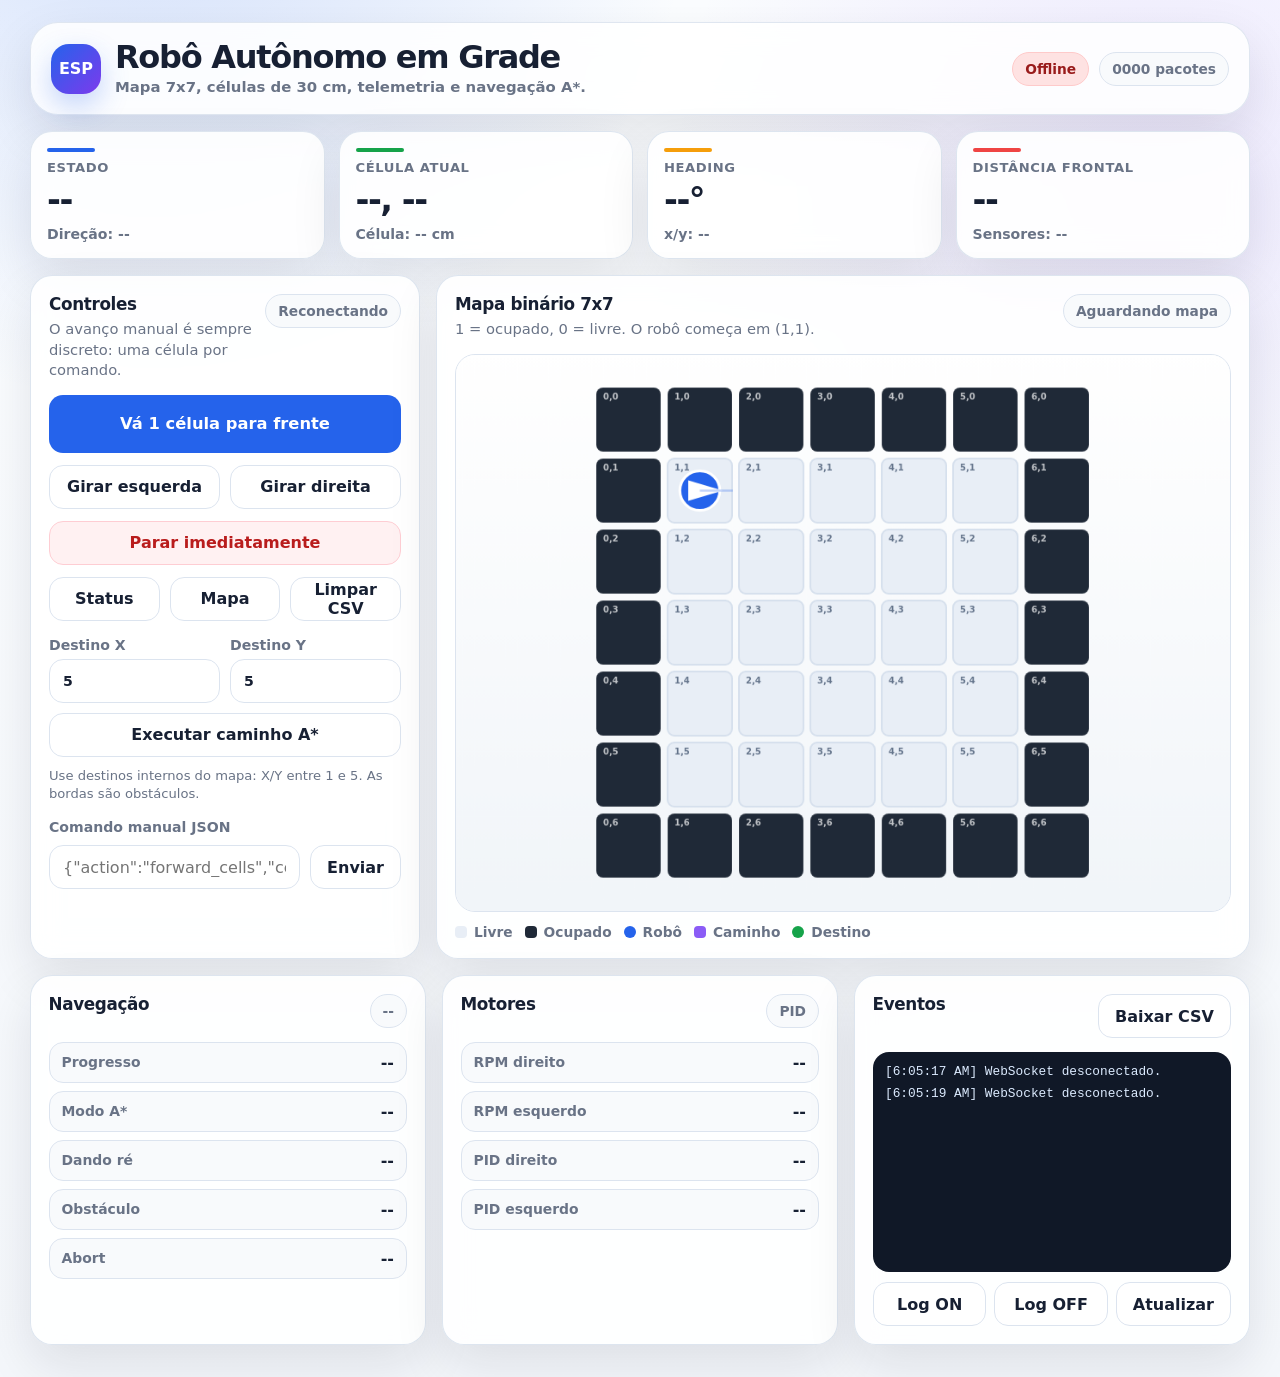
==== commit f639948c: "Refactor dashboard and monitor UI components for improved layout and functionality; enhance terminal" ====
--- a/PlatformIO/data/dashboard.html
+++ b/PlatformIO/data/dashboard.html
@@ -176,7 +176,10 @@
     .data-list strong { text-align: right; overflow-wrap: anywhere; }
     .log {
       height: 220px;
-      overflow: auto;
+      max-height: 220px;
+      overflow-y: scroll;
+      overflow-x: hidden;
+      overscroll-behavior: contain;
       border-radius: 16px;
       background: #101827;
       color: #dbeafe;
@@ -184,7 +187,7 @@
       font-family: ui-monospace, SFMono-Regular, Menlo, Consolas, monospace;
       font-size: .8rem;
     }
-    .log p { margin: 0 0 7px; }
+    .log p { margin: 0 0 7px; overflow-wrap: anywhere; }
     .log-actions { display: grid; grid-template-columns: repeat(3, 1fr); gap: 8px; margin-top: 10px; }
 
     @media (max-width: 980px) {
@@ -371,17 +374,17 @@
 
       function updateTelemetry(data) {
         setText('robot-status', data.status || '--');
-        setText('robot-direction', `Direção: ${data.direction || '--'}`);
+        setText('robot-direction', `Movimento: ${data.direction || '--'}`);
         if (data.location) {
           lastLocation = data.location;
           setText('grid-x', data.location.grid_x ?? '--');
           setText('grid-y', data.location.grid_y ?? '--');
-          setText('theta-deg', `${fixed(data.location.theta_deg, 1)}°`);
+          setText('theta-deg', headingText(data.location.theta_deg));
           setText('world-position', `x=${fixed(data.location.world_x_m, 3)}m · y=${fixed(data.location.world_y_m, 3)}m`);
           setText('cell-size', `Célula: ${fixed((data.location.cell_size_m || 0) * 100, 0)} cm`);
         }
         setText('front-distance', Number.isFinite(Number(data.distance)) ? `${data.distance} mm` : '--');
-        if (data.sensor_age) setText('sensor-age', `MPU ${data.sensor_age.mpu_ms ?? '--'} ms · ToF ${data.sensor_age.tof_ms ?? '--'} ms`);
+        if (data.sensor_age) setText('sensor-age', `QMC ${data.sensor_age.qmc_ms ?? data.sensor_age.mag_ms ?? data.sensor_age.mpu_ms ?? '--'} ms · ToF ${data.sensor_age.tof_ms ?? '--'} ms`);
         if (data.cell_nav) updateCellNav(data.cell_nav);
         if (data.motorD) { setText('motor-d-rpm', fixed(data.motorD.rpm, 1)); setText('motor-d-pid', fixed(data.motorD.pidOutput, 1)); }
         if (data.motorE) { setText('motor-e-rpm', fixed(data.motorE.rpm, 1)); setText('motor-e-pid', fixed(data.motorE.pidOutput, 1)); }
@@ -405,6 +408,54 @@
         if (Array.isArray(map.path) && map.path.length) plannedPath = map.path;
         setText('map-info', `${map.width || '--'}x${map.height || '--'} · ${fixed((map.cell_size_m || 0) * 100, 0)} cm`);
         drawMap();
+      }
+
+      function normalizeDegrees(value) {
+        const n = Number(value);
+        if (!Number.isFinite(n)) return 0;
+        return ((n % 360) + 360) % 360;
+      }
+
+      function headingText(thetaDeg) {
+        const deg = normalizeDegrees(thetaDeg);
+        const labels = ['Leste', 'Nordeste', 'Norte', 'Noroeste', 'Oeste', 'Sudoeste', 'Sul', 'Sudeste'];
+        const index = Math.round(deg / 45) % 8;
+        return `${deg.toFixed(1)}° · ${labels[index]}`;
+      }
+
+      function drawRobotArrow(cx, cy, radius, thetaDeg) {
+        // O theta do EKF usa eixo X positivo como frente. Como o canvas tem Y positivo para baixo, invertimos o sinal no desenho.
+        const angle = -Number(thetaDeg || 0) * Math.PI / 180;
+        const tipX = cx + Math.cos(angle) * radius * 1.15;
+        const tipY = cy + Math.sin(angle) * radius * 1.15;
+        const tailX = cx - Math.cos(angle) * radius * 0.58;
+        const tailY = cy - Math.sin(angle) * radius * 0.58;
+        const perpX = Math.cos(angle + Math.PI / 2);
+        const perpY = Math.sin(angle + Math.PI / 2);
+        const wing = radius * 0.52;
+
+        ctx.fillStyle = '#2563eb';
+        ctx.beginPath();
+        ctx.arc(cx, cy, radius, 0, Math.PI * 2);
+        ctx.fill();
+        ctx.strokeStyle = '#ffffff';
+        ctx.lineWidth = Math.max(3, radius * .14);
+        ctx.stroke();
+
+        ctx.fillStyle = '#ffffff';
+        ctx.beginPath();
+        ctx.moveTo(tipX, tipY);
+        ctx.lineTo(tailX + perpX * wing, tailY + perpY * wing);
+        ctx.lineTo(tailX - perpX * wing, tailY - perpY * wing);
+        ctx.closePath();
+        ctx.fill();
+
+        ctx.strokeStyle = 'rgba(37, 99, 235, .28)';
+        ctx.lineWidth = Math.max(2, radius * .10);
+        ctx.beginPath();
+        ctx.moveTo(cx, cy);
+        ctx.lineTo(cx + Math.cos(angle) * radius * 1.65, cy + Math.sin(angle) * radius * 1.65);
+        ctx.stroke();
       }
 
       function drawMap() {
@@ -445,9 +496,8 @@
               ctx.fillStyle = '#16a34a'; ctx.beginPath(); ctx.arc(px + cell / 2, py + cell / 2, Math.max(10, cell * .18), 0, Math.PI * 2); ctx.fill();
             }
             if (robotX === absoluteX && robotY === absoluteY) {
-              ctx.fillStyle = '#2563eb'; ctx.beginPath(); ctx.arc(px + cell / 2, py + cell / 2, Math.max(18, cell * .28), 0, Math.PI * 2); ctx.fill();
-              ctx.strokeStyle = '#ffffff'; ctx.lineWidth = 4; ctx.stroke();
-              ctx.fillStyle = '#fff'; ctx.font = `900 ${Math.max(16, cell * .22)}px system-ui`; ctx.fillText('R', px + cell / 2, py + cell / 2);
+              const thetaDeg = Number(lastLocation?.theta_deg ?? mapState?.robot?.theta_deg ?? 0);
+              drawRobotArrow(px + cell / 2, py + cell / 2, Math.max(18, cell * .28), thetaDeg);
             }
             ctx.fillStyle = occupied ? 'rgba(255,255,255,.72)' : '#64748b';
             ctx.font = `700 ${Math.max(10, cell * .12)}px system-ui`;
